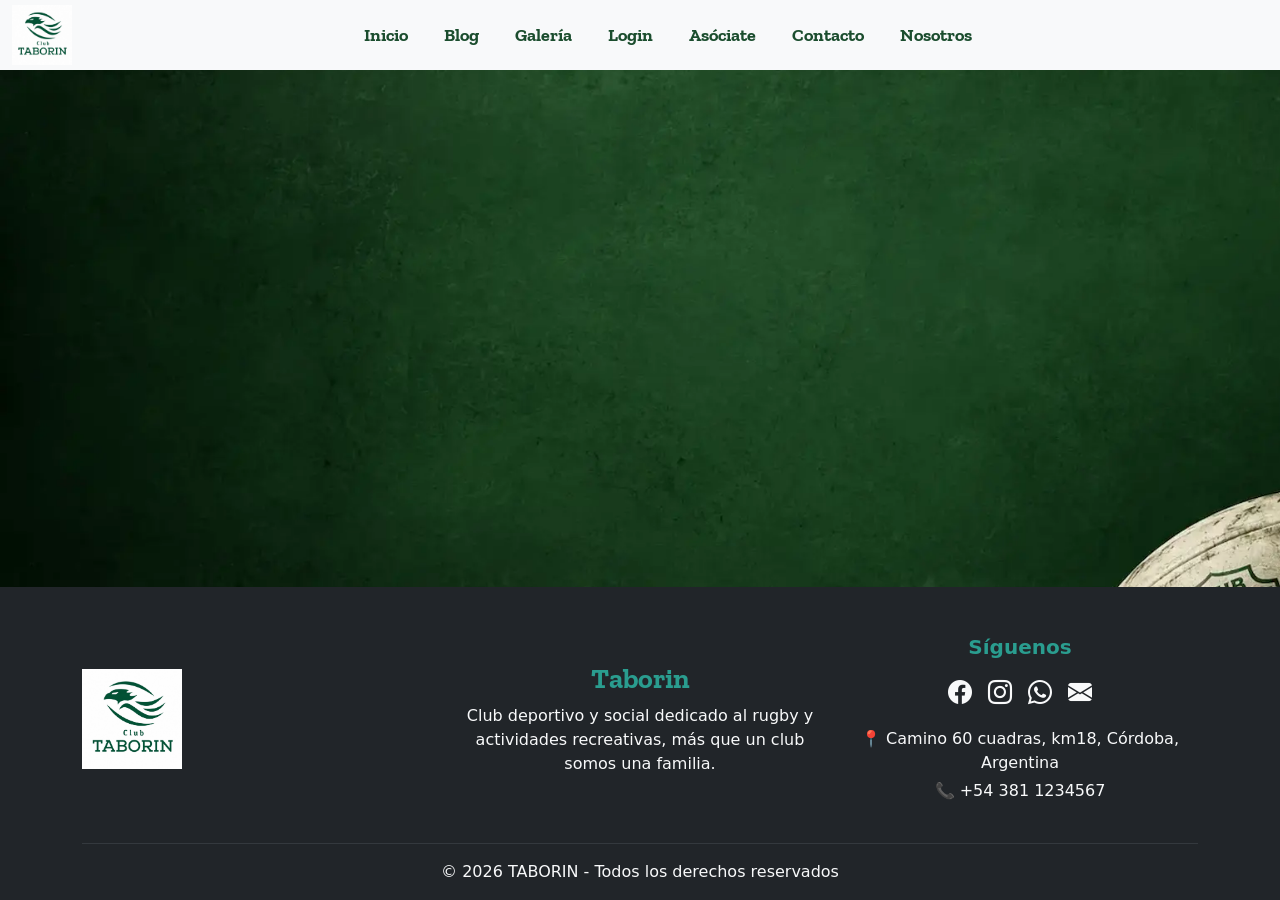
==== index.html @ bf0bbf3e "footer terminado, correccion de 3 columnas y su responsive" ====
<!doctype html>
<html lang="es">
  <head>
    <meta charset="utf-8" />
    <meta name="viewport" content="width=device-width, initial-scale=1" />
    <link rel="shortcut icon" href="./assets/logo.jpeg" type="image/x-jpeg" />
    <title>Club Taborin</title>
    <link rel="preconnect" href="https://fonts.googleapis.com" />
    <link rel="preconnect" href="https://fonts.gstatic.com" crossorigin />
    <link
      href="https://fonts.googleapis.com/css2?family=Zilla+Slab:ital,wght@0,300;0,400;0,500;0,600;0,700;1,300;1,400;1,500;1,600;1,700&display=swap"
      rel="stylesheet"
    />
    <link
      href="https://cdn.jsdelivr.net/npm/bootstrap@5.3.8/dist/css/bootstrap.min.css"
      rel="stylesheet"
      integrity="sha384-sRIl4kxILFvY47J16cr9ZwB07vP4J8+LH7qKQnuqkuIAvNWLzeN8tE5YBujZqJLB"
      crossorigin="anonymous"
    />
    <link rel="stylesheet"
href="https://cdn.jsdelivr.net/npm/bootstrap-icons@1.11.3/font/bootstrap-icons.min.css">

    <link rel="stylesheet" href="./css/global.css" />
    <link rel="stylesheet" href="./css/navbar.css" />
    <link rel="stylesheet" href="./css/footer.css"/>
  </head>
  <body>
    <header>
      <nav class="navbar navbar-expand-lg bg-body-tertiary py-0">
        <div class="container-fluid">
          <a class="navbar-brand"
            ><img class="logonav" src="./assets/logo.jpeg" alt=""
          /></a>
          <button
            class="navbar-toggler"
            type="button"
            data-bs-toggle="collapse"
            data-bs-target="#navbarNav"
            aria-controls="navbarNav"
            aria-expanded="false"
            aria-label="Toggle navigation"
          >
            <span class="navbar-toggler-icon"></span>
          </button>
          <div
            class="collapse navbar-collapse justify-content-center"
            id="navbarNav"
          >
            <ul class="navbar-nav">
              <li class="nav-item">
                <a class="nav-link" aria-current="page" href="index.html"
                  >Inicio</a
                >
              </li>
              <li class="nav-item">
                <a class="nav-link" aria-current="page" href="./pages/blog.html"
                  >Blog</a
                >
              </li>
              <li class="nav-item">
                <a
                  class="nav-link"
                  aria-current="page"
                  href="./pages/galeria.html"
                  >Galería</a
                >
              </li>
              <li class="nav-item">
                <a
                  class="nav-link"
                  aria-current="page"
                  href="./pages/login.html"
                  >Login</a
                >
              </li>
              <li class="nav-item">
                <a
                  class="nav-link"
                  href="#"
                  data-bs-toggle="modal"
                  data-bs-target="#registroModal"
                  >Asóciate</a
                >
              </li>
              <li class="nav-item">
                <a class="nav-link" href="./pages/contacto.html">Contacto</a>
              </li>
              <li class="nav-item">
                <a class="nav-link" href="./pages/nosotros.html">Nosotros</a>
              </li>
            </ul>
          </div>
        </div>
      </nav>

      <div class="modal fade" id="registroModal" tabindex="-1">
        <div class="modal-dialog modal-lg modal-dialog-centered">
          <div class="modal-content">
            <!-- HEADER -->
            <div class="modal-header">
              <h5 class="modal-title">Formulario para Asociarse</h5>

              <button
                type="button"
                class="btn-close"
                data-bs-dismiss="modal"
              ></button>
            </div>

            <!-- BODY -->
            <div class="modal-body p-4">
              <form class="needs-validation">
                <!-- NOMBRE -->
                <div class="mb-3">
                  <label class="form-label">Nombre completo</label>

                  <input type="name" class="form-control" required />
                </div>

                <!-- EMAIL -->
                <div class="mb-3">
                  <label class="form-label">Email</label>

                  <input type="email" class="form-control" required />
                </div>

                <!-- PASSWORD -->
                <div class="mb-3">
                  <label class="form-label">Contraseña</label>

                  <input
                    type="password"
                    class="form-control"
                    minlength="6"
                    required
                  />
                </div>

                <!-- TELÉFONO -->
                <div class="mb-3">
                  <label class="form-label">Teléfono</label>
                  <input type="tel" class="form-control" required />
                </div>

                <!-- CHECK -->
                <div class="form-check mb-4">
                  <input class="form-check-input" type="checkbox" required />

                  <label class="form-check-label">
                    Estoy de acuerdo con recibir notificaciones por correo
                  </label>
                </div>

                <!-- BOTONES -->
                <div class="d-flex gap-2">
                  <button
                    class="btn btn-success"
                    type="submit"
                    data-bs-dismiss="modal"
                  >
                    Registrarse
                  </button>

                  <button
                    class="btn btn-secondary"
                    type="button"
                    data-bs-dismiss="modal"
                  >
                    Cancelar
                  </button>
                </div>
              </form>
            </div>
          </div>
        </div>
      </div>
    </header>


    <main>
      <!--contenido -->
    </main>



   <footer class="bg-dark text-light pt-5 pb-3">
  <div class="container">

    <div class="row align-items-center text-center text-md-start">

      <!-- PRIMER COLUMNA - LOGO -->
      <div class="col-12 col-md-4 mb-4 d-flex justify-content-center justify-content-md-start">
        <img class="logofoot img-fluid" 
             src="./assets/logo.jpeg" 
             alt="Logo Club Taborin">
      </div>

      <!-- SEGUNDA COLUMNA - TEXTO -->
      <div class="col-12 col-md-4 mb-4 text-md-center">

        <h3 class="fw-bold">Taborin</h3>

        <p class="mb-0">
          Club deportivo y social dedicado al rugby y actividades recreativas,
          más que un club somos una familia.
        </p>

      </div>

      <!-- TERCERA COLUMNA - REDES -->
      <div class="col-12 col-md-4 mb-4 text-center text-md-center">

        <h5 class="fw-bold">Síguenos</h5>

        <div class="d-flex justify-content-center justify-content-md-center gap-3 mt-3">

          <a href="https://www.facebook.com/people/Club-Taborin-Oficial/100063614259091/"
             target="_blank"
             class="text-light fs-4"
             aria-label="Facebook">

            <i class="bi bi-facebook"></i>
          </a>

          <a href="https://www.instagram.com/clubtaborinoficial/"
             target="_blank"
             class="text-light fs-4"
             aria-label="Instagram">

            <i class="bi bi-instagram"></i>
          </a>

          <a href="./pages/error.html"
             class="text-light fs-4"
             aria-label="WhatsApp">

            <i class="bi bi-whatsapp"></i>
          </a>

          <a href="mailto:clubtaborin@gmail.com"
             class="text-light fs-4"
             aria-label="Email">

            <i class="bi bi-envelope-fill"></i>
          </a>

        </div>

        <div class="mt-3">
          <p class="mb-1">
            📍 Camino 60 cuadras, km18, Córdoba, Argentina
          </p>

          <p class="mb-0">
            📞 +54 381 1234567
          </p>
        </div>

      </div>

    </div>

    <hr class="border-secondary">

    <div class="text-center">
      <p class="mb-0">
        © 2026 TABORIN - Todos los derechos reservados
      </p>
    </div>

  </div>
</footer>

    <script
      src="https://cdn.jsdelivr.net/npm/bootstrap@5.3.8/dist/js/bootstrap.bundle.min.js"
      integrity="sha384-FKyoEForCGlyvwx9Hj09JcYn3nv7wiPVlz7YYwJrWVcXK/BmnVDxM+D2scQbITxI"
      crossorigin="anonymous"
    ></script>
  </body>
</html>
---- css/global.css ----
:root {
  --color-principal: #1b4d2e;
  --color-secundario: #f5f5f5;
  --color-detalles: #000000;
  --fuente-club: "Zilla Slab", serif;
}
* {
  margin: 0;
  padding: 0;
  box-sizing: border-box;
}
body {
  background-image: url(../assets/fondo-error.webp);
  background-size: cover;
}
h1,
h2,
h3 {
  font-family: var(--fuente-club);
  color: var(--color-secundario);
}
h1 {
  font-size: 3rem;
}
---- css/navbar.css ----
:root {
  --color-principal: #1b4d2e;
  --color-secundario: #f5f5f5;
  --color-detalles: #000000;
  --fuente-club: "Zilla Slab", serif;
}
* {
  margin: 0;
  padding: 0;
  box-sizing: border-box;
}
body {
  background-color: var(--color-principal);
}
h1,
h2,
h3 {
  font-family: var(--fuente-club);
  color: var(--color-secundario);
}
.nav-link {
  color: var(--color-principal);
  font-weight: bold;
  font-family: var(--fuente-club);
  font-size: 18px;
  margin-right: 20px;
}
.logonav {
  margin: 0px;
  width: 60px;
  padding: 0px;
}
.navbar {
  position: fixed;
  top: 0;
  width: 100%;
  z-index: 999;
}
---- css/footer.css ----
footer a {
    text-decoration: none;
    transition: 0.3s;
    padding: 0;
    margin: 0;
}

footer a:hover {
    color: #2a9d8f !important;
}

footer h3,
footer h5 {
    color: #2a9d8f;
}

html, body {
    height: 100%;
    margin: 0;
}

body {
    display: flex;
    flex-direction: column;
    min-height: 100vh;
}

main {
    flex: 1;
}

footer a {
    text-decoration: none;
    transition: 0.3s;
    padding: 0;
    margin: 0;
}

footer a:hover {
    color: #2a9d8f !important;
}

footer h3,
footer h5 {
    color: #2a9d8f;
}

html, body {
    height: 100%;
    margin: 0;
}

body {
    display: flex;
    flex-direction: column;
    min-height: 100vh;
}

main {
    flex: 1;
}

.logofoot{
    max-width: 100px;
  width: 50%;
  height: auto;
}
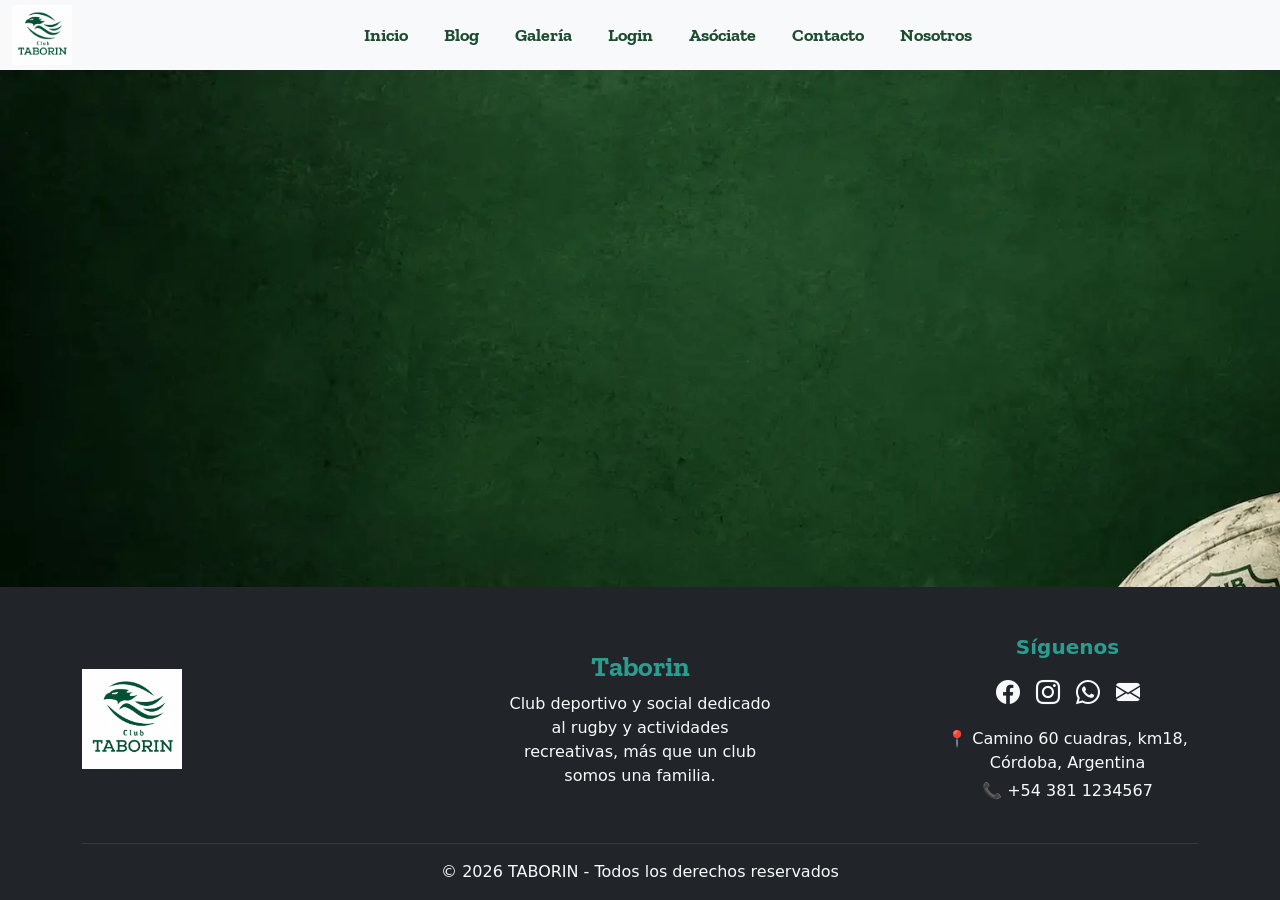
==== commit 460edb6f: "Se agrega el footer a todas las pages y se actualizan los enlaces" ====
--- a/index.html
+++ b/index.html
@@ -17,12 +17,14 @@
       integrity="sha384-sRIl4kxILFvY47J16cr9ZwB07vP4J8+LH7qKQnuqkuIAvNWLzeN8tE5YBujZqJLB"
       crossorigin="anonymous"
     />
-    <link rel="stylesheet"
-href="https://cdn.jsdelivr.net/npm/bootstrap-icons@1.11.3/font/bootstrap-icons.min.css">
+    <link
+      rel="stylesheet"
+      href="https://cdn.jsdelivr.net/npm/bootstrap-icons@1.11.3/font/bootstrap-icons.min.css"
+    />
 
     <link rel="stylesheet" href="./css/global.css" />
     <link rel="stylesheet" href="./css/navbar.css" />
-    <link rel="stylesheet" href="./css/footer.css"/>
+    <link rel="stylesheet" href="./css/footer.css" />
   </head>
   <body>
     <header>
@@ -176,100 +178,95 @@
       </div>
     </header>
 
-
     <main>
       <!--contenido -->
     </main>
 
-
-
-   <footer class="bg-dark text-light pt-5 pb-3">
-  <div class="container">
-
-    <div class="row align-items-center text-center text-md-start">
-
-      <!-- PRIMER COLUMNA - LOGO -->
-      <div class="col-12 col-md-4 mb-4 d-flex justify-content-center justify-content-md-start">
-        <img class="logofoot img-fluid" 
-             src="./assets/logo.jpeg" 
-             alt="Logo Club Taborin">
+    <footer class="bg-dark text-light pt-5 pb-3">
+      <div class="container">
+        <div
+          class="row align-items-center text-center text-md-start justify-content-md-between"
+        >
+          <!-- PRIMER COLUMNA - LOGO -->
+          <div
+            class="col-12 col-md-3 mb-4 d-flex justify-content-center justify-content-md-start"
+          >
+            <a href="#" class="logofoot">
+              <img
+                class="img-fluid"
+                src="./assets/logo.jpeg"
+                alt="Logo Club Taborin"
+              />
+            </a>
+          </div>
+
+          <!-- SEGUNDA COLUMNA - TEXTO -->
+          <div class="col-12 col-md-3 mb-4 text-md-center">
+            <h3 class="fw-bold">Taborin</h3>
+
+            <p class="mb-0">
+              Club deportivo y social dedicado al rugby y actividades
+              recreativas, más que un club somos una familia.
+            </p>
+          </div>
+
+          <!-- TERCERA COLUMNA - REDES -->
+          <div class="col-12 col-md-3 mb-4 text-center text-md-center">
+            <h5 class="fw-bold">Síguenos</h5>
+
+            <div
+              class="d-flex justify-content-center justify-content-md-center gap-3 mt-3"
+            >
+              <a
+                href="https://www.facebook.com/people/Club-Taborin-Oficial/100063614259091/"
+                target="_blank"
+                class="text-light fs-4"
+                aria-label="Facebook"
+              >
+                <i class="bi bi-facebook"></i>
+              </a>
+
+              <a
+                href="https://www.instagram.com/clubtaborinoficial/"
+                target="_blank"
+                class="text-light fs-4"
+                aria-label="Instagram"
+              >
+                <i class="bi bi-instagram"></i>
+              </a>
+
+              <a
+                href="./pages/error.html"
+                class="text-light fs-4"
+                aria-label="WhatsApp"
+              >
+                <i class="bi bi-whatsapp"></i>
+              </a>
+
+              <a
+                href="mailto:clubtaborin@gmail.com"
+                class="text-light fs-4"
+                aria-label="Email"
+              >
+                <i class="bi bi-envelope-fill"></i>
+              </a>
+            </div>
+
+            <div class="mt-3">
+              <p class="mb-1">📍 Camino 60 cuadras, km18, Córdoba, Argentina</p>
+
+              <p class="mb-0">📞 +54 381 1234567</p>
+            </div>
+          </div>
+        </div>
+
+        <hr class="border-secondary" />
+
+        <div class="text-center">
+          <p class="mb-0">© 2026 TABORIN - Todos los derechos reservados</p>
+        </div>
       </div>
-
-      <!-- SEGUNDA COLUMNA - TEXTO -->
-      <div class="col-12 col-md-4 mb-4 text-md-center">
-
-        <h3 class="fw-bold">Taborin</h3>
-
-        <p class="mb-0">
-          Club deportivo y social dedicado al rugby y actividades recreativas,
-          más que un club somos una familia.
-        </p>
-
-      </div>
-
-      <!-- TERCERA COLUMNA - REDES -->
-      <div class="col-12 col-md-4 mb-4 text-center text-md-center">
-
-        <h5 class="fw-bold">Síguenos</h5>
-
-        <div class="d-flex justify-content-center justify-content-md-center gap-3 mt-3">
-
-          <a href="https://www.facebook.com/people/Club-Taborin-Oficial/100063614259091/"
-             target="_blank"
-             class="text-light fs-4"
-             aria-label="Facebook">
-
-            <i class="bi bi-facebook"></i>
-          </a>
-
-          <a href="https://www.instagram.com/clubtaborinoficial/"
-             target="_blank"
-             class="text-light fs-4"
-             aria-label="Instagram">
-
-            <i class="bi bi-instagram"></i>
-          </a>
-
-          <a href="./pages/error.html"
-             class="text-light fs-4"
-             aria-label="WhatsApp">
-
-            <i class="bi bi-whatsapp"></i>
-          </a>
-
-          <a href="mailto:clubtaborin@gmail.com"
-             class="text-light fs-4"
-             aria-label="Email">
-
-            <i class="bi bi-envelope-fill"></i>
-          </a>
-
-        </div>
-
-        <div class="mt-3">
-          <p class="mb-1">
-            📍 Camino 60 cuadras, km18, Córdoba, Argentina
-          </p>
-
-          <p class="mb-0">
-            📞 +54 381 1234567
-          </p>
-        </div>
-
-      </div>
-
-    </div>
-
-    <hr class="border-secondary">
-
-    <div class="text-center">
-      <p class="mb-0">
-        © 2026 TABORIN - Todos los derechos reservados
-      </p>
-    </div>
-
-  </div>
-</footer>
+    </footer>
 
     <script
       src="https://cdn.jsdelivr.net/npm/bootstrap@5.3.8/dist/js/bootstrap.bundle.min.js"
--- a/css/footer.css
+++ b/css/footer.css
@@ -1,67 +1,59 @@
 footer a {
-    text-decoration: none;
-    transition: 0.3s;
-    padding: 0;
-    margin: 0;
+  text-decoration: none;
+  transition: 0.3s;
+  padding: 0;
+  margin: 0;
 }
 
 footer a:hover {
-    color: #2a9d8f !important;
+  color: #2a9d8f !important;
 }
 
 footer h3,
 footer h5 {
-    color: #2a9d8f;
+  color: #2a9d8f;
 }
 
-html, body {
-    height: 100%;
-    margin: 0;
+html,
+body {
+  height: 100%;
+  margin: 0;
 }
 
 body {
-    display: flex;
-    flex-direction: column;
-    min-height: 100vh;
+  display: flex;
+  flex-direction: column;
+  min-height: 100vh;
 }
 
 main {
-    flex: 1;
+  flex: 1;
 }
 
 footer a {
-    text-decoration: none;
-    transition: 0.3s;
-    padding: 0;
-    margin: 0;
+  text-decoration: none;
+  transition: 0.3s;
+  padding: 0;
+  margin: 0;
 }
 
 footer a:hover {
-    color: #2a9d8f !important;
+  color: #2a9d8f !important;
 }
 
 footer h3,
 footer h5 {
-    color: #2a9d8f;
+  color: #2a9d8f;
 }
 
-html, body {
-    height: 100%;
-    margin: 0;
+html,
+body {
+  height: 100%;
+  margin: 0;
 }
 
-body {
-    display: flex;
-    flex-direction: column;
-    min-height: 100vh;
-}
-
-main {
-    flex: 1;
-}
-
-.logofoot{
-    max-width: 100px;
+.logofoot {
+  max-width: 100px;
   width: 50%;
   height: auto;
-} +}
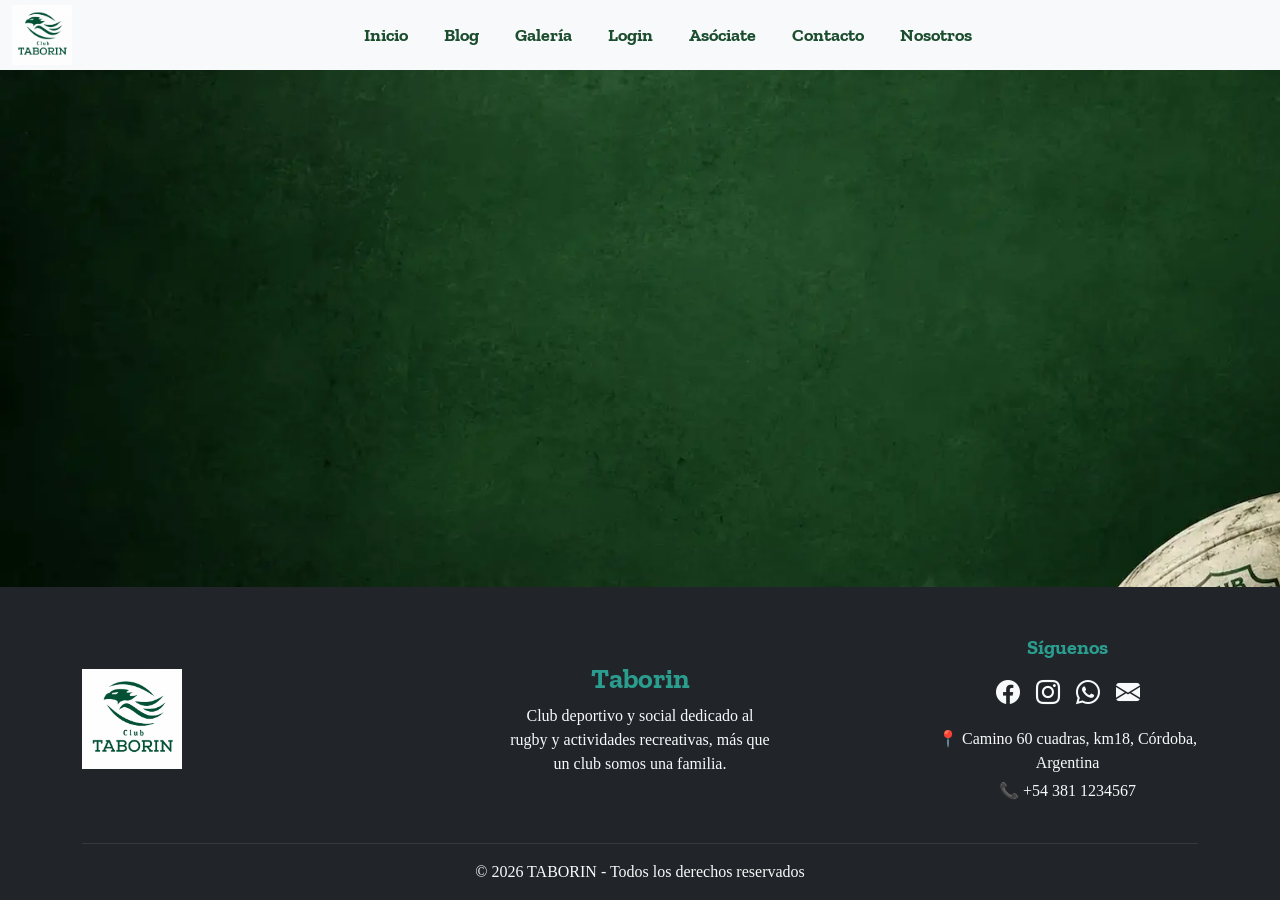
==== commit 84983686: "arreglando fuentes de la page Login y el modal Asociate" ====
--- a/index.html
+++ b/index.html
@@ -116,7 +116,7 @@
                 <div class="mb-3">
                   <label class="form-label">Nombre completo</label>
 
-                  <input type="name" class="form-control" required />
+                  <input type="text" class="form-control" required />
                 </div>
 
                 <!-- EMAIL -->
--- a/css/global.css
+++ b/css/global.css
@@ -12,6 +12,7 @@
 body {
   background-image: url(../assets/fondo-error.webp);
   background-size: cover;
+  font-family: var(--fuente-club);
 }
 h1,
 h2,
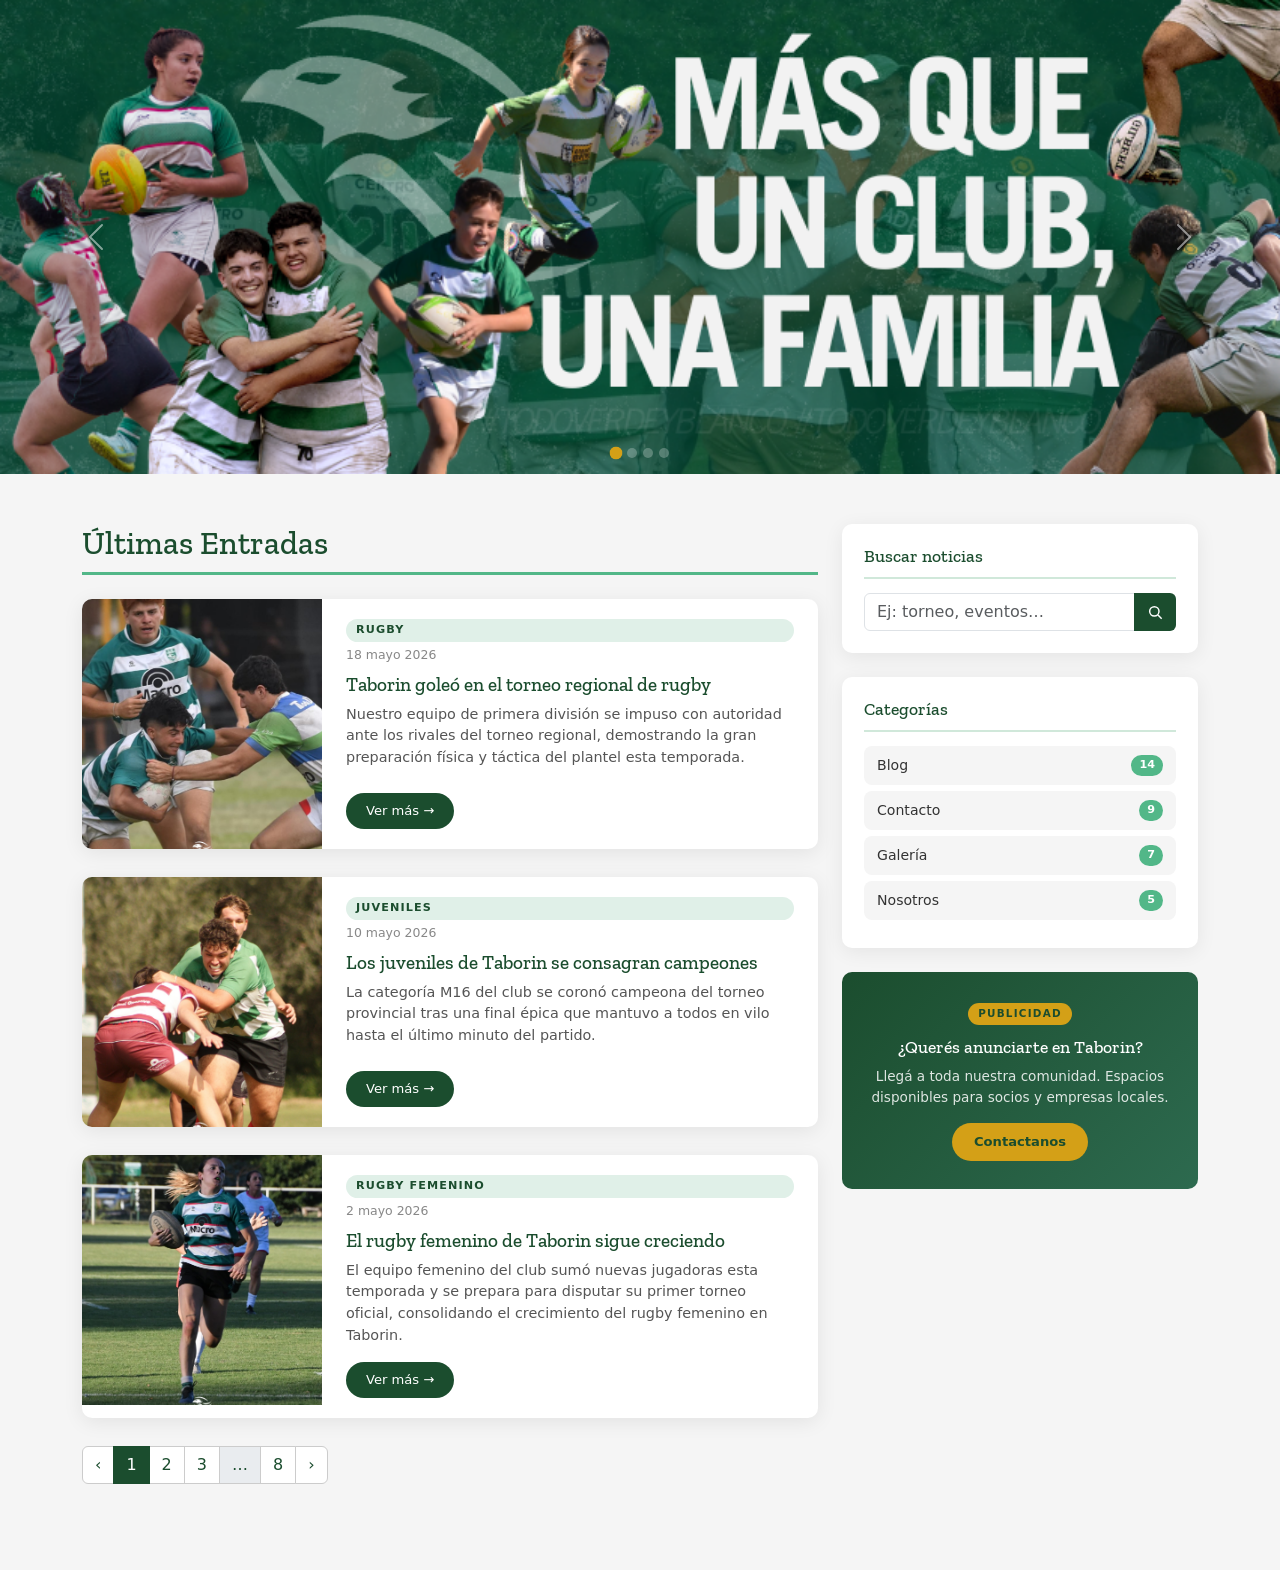
==== commit 251a730a: "agrego pagina principal, css e imagenes" ====
--- a/index.html
+++ b/index.html
@@ -17,257 +17,167 @@
       integrity="sha384-sRIl4kxILFvY47J16cr9ZwB07vP4J8+LH7qKQnuqkuIAvNWLzeN8tE5YBujZqJLB"
       crossorigin="anonymous"
     />
-    <link
-      rel="stylesheet"
-      href="https://cdn.jsdelivr.net/npm/bootstrap-icons@1.11.3/font/bootstrap-icons.min.css"
-    />
-
     <link rel="stylesheet" href="./css/global.css" />
-    <link rel="stylesheet" href="./css/navbar.css" />
-    <link rel="stylesheet" href="./css/footer.css" />
   </head>
   <body>
-    <header>
-      <nav class="navbar navbar-expand-lg bg-body-tertiary py-0">
-        <div class="container-fluid">
-          <a class="navbar-brand"
-            ><img class="logonav" src="./assets/logo.jpeg" alt=""
-          /></a>
-          <button
-            class="navbar-toggler"
-            type="button"
-            data-bs-toggle="collapse"
-            data-bs-target="#navbarNav"
-            aria-controls="navbarNav"
-            aria-expanded="false"
-            aria-label="Toggle navigation"
-          >
-            <span class="navbar-toggler-icon"></span>
-          </button>
-          <div
-            class="collapse navbar-collapse justify-content-center"
-            id="navbarNav"
-          >
-            <ul class="navbar-nav">
-              <li class="nav-item">
-                <a class="nav-link" aria-current="page" href="index.html"
-                  >Inicio</a
-                >
-              </li>
-              <li class="nav-item">
-                <a class="nav-link" aria-current="page" href="./pages/blog.html"
-                  >Blog</a
-                >
-              </li>
-              <li class="nav-item">
-                <a
-                  class="nav-link"
-                  aria-current="page"
-                  href="./pages/galeria.html"
-                  >Galería</a
-                >
-              </li>
-              <li class="nav-item">
-                <a
-                  class="nav-link"
-                  aria-current="page"
-                  href="./pages/login.html"
-                  >Login</a
-                >
-              </li>
-              <li class="nav-item">
-                <a
-                  class="nav-link"
-                  href="#"
-                  data-bs-toggle="modal"
-                  data-bs-target="#registroModal"
-                  >Asóciate</a
-                >
-              </li>
-              <li class="nav-item">
-                <a class="nav-link" href="./pages/contacto.html">Contacto</a>
-              </li>
-              <li class="nav-item">
-                <a class="nav-link" href="./pages/nosotros.html">Nosotros</a>
-              </li>
-            </ul>
-          </div>
-        </div>
-      </nav>
+    <header></header>
+    <main>   
+<!-- CAROUSEL BOOTSTRAP -->
+<div id="sliderTaborin" class="carousel slide" data-bs-ride="carousel" data-bs-interval="5500">
 
-      <div class="modal fade" id="registroModal" tabindex="-1">
-        <div class="modal-dialog modal-lg modal-dialog-centered">
-          <div class="modal-content">
-            <!-- HEADER -->
-            <div class="modal-header">
-              <h5 class="modal-title">Formulario para Asociarse</h5>
+  <div class="carousel-indicators">
+    <button type="button" data-bs-target="#sliderTaborin" data-bs-slide-to="0" class="active"></button>
+    <button type="button" data-bs-target="#sliderTaborin" data-bs-slide-to="1"></button>
+    <button type="button" data-bs-target="#sliderTaborin" data-bs-slide-to="2"></button>
+    <button type="button" data-bs-target="#sliderTaborin" data-bs-slide-to="3"></button>
+  </div>
 
-              <button
-                type="button"
-                class="btn-close"
-                data-bs-dismiss="modal"
-              ></button>
+  <div class="carousel-inner">
+
+  <div class="carousel-item active">
+    <img src="../assets/masqueunclubunafamilia.png"
+      class="d-block w-100" alt="Familia">
+  </div>
+
+  <div class="carousel-item">
+    <img src="../assets/scrum.jpg"
+      class="d-block w-100" alt="Rugby">
+  </div>
+
+  <div class="carousel-item">
+    <img src="../assets/toodoverdeyblanco.jpg"
+      class="d-block w-100" alt="Todo verde y blanco">
+  </div>
+
+  <div class="carousel-item">
+    <img src="../assets/historiaderesurreccion.jpg"
+      class="d-block w-100" alt="Historia">
+  </div>
+
+
+
+  </div>
+
+  <button class="carousel-control-prev" type="button"
+    data-bs-target="#sliderTaborin" data-bs-slide="prev">
+    <span class="carousel-control-prev-icon"></span>
+  </button>
+  <button class="carousel-control-next" type="button"
+    data-bs-target="#sliderTaborin" data-bs-slide="next">
+    <span class="carousel-control-next-icon"></span>
+  </button>
+
+</div>
+
+      <!-- CONTENIDO: 2 COLUMNAS -->
+      <div class="main-wrapper">
+        <div class="container">
+          <div class="row g-4">
+
+           <!-- COLUMNA 1: ENTRADAS -->
+<div class="col-12 col-md-8">
+  <h2 class="mb-4" style="color: var(--color-principal); font-family: var(--fuente-club); border-bottom: 3px solid #52b788; padding-bottom: 10px;">
+    Últimas Entradas
+  </h2>
+
+  <article class="post-card">
+    <img class="post-card-img"
+      src="../assets/primera.jpg"
+      alt="Rugby">
+    <div class="post-card-body">
+      <span class="post-cat">Rugby</span>
+      <div class="post-date">18 mayo 2026</div>
+      <h3>Taborin goleó en el torneo regional de rugby</h3>
+      <p>Nuestro equipo de primera división se impuso con autoridad ante los rivales del torneo regional, demostrando la gran preparación física y táctica del plantel esta temporada.</p>
+      <a href="error.html" class="btn-ver-mas">Ver más →</a>
+    </div>
+  </article>
+
+  <article class="post-card">
+    <img class="post-card-img"
+      src="../assets/m16.jpg"
+      alt="Juveniles">
+    <div class="post-card-body">
+      <span class="post-cat">Juveniles</span>
+      <div class="post-date">10 mayo 2026</div>
+      <h3>Los juveniles de Taborin se consagran campeones</h3>
+      <p>La categoría M16 del club se coronó campeona del torneo provincial tras una final épica que mantuvo a todos en vilo hasta el último minuto del partido.</p>
+      <a href="error.html" class="btn-ver-mas">Ver más →</a>
+    </div>
+  </article>
+
+  <article class="post-card">
+    <img class="post-card-img"
+      src="../assets/rugbyfemenino.jpg"
+      alt="Femenino">
+    <div class="post-card-body">
+      <span class="post-cat">Rugby Femenino</span>
+      <div class="post-date">2 mayo 2026</div>
+      <h3>El rugby femenino de Taborin sigue creciendo</h3>
+      <p>El equipo femenino del club sumó nuevas jugadoras esta temporada y se prepara para disputar su primer torneo oficial, consolidando el crecimiento del rugby femenino en Taborin.</p>
+      <a href="error.html" class="btn-ver-mas">Ver más →</a>
+    </div>
+  </article>
+
+
+
+              <nav aria-label="Paginación">
+                <ul class="pagination">
+                  <li class="page-item"><a class="page-link" href="#">‹</a></li>
+                  <li class="page-item active"><a class="page-link" href="#">1</a></li>
+                  <li class="page-item"><a class="page-link" href="#">2</a></li>
+                  <li class="page-item"><a class="page-link" href="#">3</a></li>
+                  <li class="page-item disabled"><span class="page-link">…</span></li>
+                  <li class="page-item"><a class="page-link" href="#">8</a></li>
+                  <li class="page-item"><a class="page-link" href="#">›</a></li>
+                </ul>
+              </nav>
             </div>
 
-            <!-- BODY -->
-            <div class="modal-body p-4">
-              <form class="needs-validation">
-                <!-- NOMBRE -->
-                <div class="mb-3">
-                  <label class="form-label">Nombre completo</label>
+            <!-- COLUMNA 2: SIDEBAR -->
+            <div class="col-12 col-md-4">
 
-                  <input type="text" class="form-control" required />
-                </div>
-
-                <!-- EMAIL -->
-                <div class="mb-3">
-                  <label class="form-label">Email</label>
-
-                  <input type="email" class="form-control" required />
-                </div>
-
-                <!-- PASSWORD -->
-                <div class="mb-3">
-                  <label class="form-label">Contraseña</label>
-
-                  <input
-                    type="password"
-                    class="form-control"
-                    minlength="6"
-                    required
-                  />
-                </div>
-
-                <!-- TELÉFONO -->
-                <div class="mb-3">
-                  <label class="form-label">Teléfono</label>
-                  <input type="tel" class="form-control" required />
-                </div>
-
-                <!-- CHECK -->
-                <div class="form-check mb-4">
-                  <input class="form-check-input" type="checkbox" required />
-
-                  <label class="form-check-label">
-                    Estoy de acuerdo con recibir notificaciones por correo
-                  </label>
-                </div>
-
-                <!-- BOTONES -->
-                <div class="d-flex gap-2">
-                  <button
-                    class="btn btn-success"
-                    type="submit"
-                    data-bs-dismiss="modal"
-                  >
-                    Registrarse
-                  </button>
-
-                  <button
-                    class="btn btn-secondary"
-                    type="button"
-                    data-bs-dismiss="modal"
-                  >
-                    Cancelar
+              <div class="sidebar-widget">
+                <h3 class="widget-title">Buscar noticias</h3>
+                <div class="input-group">
+                  <input type="text" class="form-control" placeholder="Ej: torneo, eventos…">
+                  <button class="btn" style="background: var(--color-principal); color:#fff;">
+                    <svg width="16" height="16" viewBox="0 0 24 24" fill="none"
+                      stroke="currentColor" stroke-width="2.2">
+                      <circle cx="11" cy="11" r="7"/>
+                      <line x1="16.5" y1="16.5" x2="22" y2="22"/>
+                    </svg>
                   </button>
                 </div>
-              </form>
+              </div>
+
+              <div class="sidebar-widget">
+                <h3 class="widget-title">Categorías</h3>
+                <ul class="category-list">
+                  <li><a href="blog.html">Blog <span class="cat-count">14</span></a></li>
+                  <li><a href="contacto.html">Contacto <span class="cat-count">9</span></a></li>
+                  <li><a href="galeria.html">Galería <span class="cat-count">7</span></a></li>
+                  <li><a href="nosotros.html">Nosotros <span class="cat-count">5</span></a></li>
+               
+                </ul>
+              </div>
+
+              <div class="ad-widget">
+                <div class="ad-badge">Publicidad</div>
+                <h4>¿Querés anunciarte en Taborin?</h4>
+                <p>Llegá a toda nuestra comunidad. Espacios disponibles para socios y empresas locales.</p>
+                <a href="#" class="btn-ad">Contactanos</a>
+              </div>
+
             </div>
           </div>
         </div>
       </div>
-    </header>
 
-    <main>
-      <!--contenido -->
+
+
     </main>
-
-    <footer class="bg-dark text-light pt-5 pb-3">
-      <div class="container">
-        <div
-          class="row align-items-center text-center text-md-start justify-content-md-between"
-        >
-          <!-- PRIMER COLUMNA - LOGO -->
-          <div
-            class="col-12 col-md-3 mb-4 d-flex justify-content-center justify-content-md-start"
-          >
-            <a href="#" class="logofoot">
-              <img
-                class="img-fluid"
-                src="./assets/logo.jpeg"
-                alt="Logo Club Taborin"
-              />
-            </a>
-          </div>
-
-          <!-- SEGUNDA COLUMNA - TEXTO -->
-          <div class="col-12 col-md-3 mb-4 text-md-center">
-            <h3 class="fw-bold">Taborin</h3>
-
-            <p class="mb-0">
-              Club deportivo y social dedicado al rugby y actividades
-              recreativas, más que un club somos una familia.
-            </p>
-          </div>
-
-          <!-- TERCERA COLUMNA - REDES -->
-          <div class="col-12 col-md-3 mb-4 text-center text-md-center">
-            <h5 class="fw-bold">Síguenos</h5>
-
-            <div
-              class="d-flex justify-content-center justify-content-md-center gap-3 mt-3"
-            >
-              <a
-                href="https://www.facebook.com/people/Club-Taborin-Oficial/100063614259091/"
-                target="_blank"
-                class="text-light fs-4"
-                aria-label="Facebook"
-              >
-                <i class="bi bi-facebook"></i>
-              </a>
-
-              <a
-                href="https://www.instagram.com/clubtaborinoficial/"
-                target="_blank"
-                class="text-light fs-4"
-                aria-label="Instagram"
-              >
-                <i class="bi bi-instagram"></i>
-              </a>
-
-              <a
-                href="./pages/error.html"
-                class="text-light fs-4"
-                aria-label="WhatsApp"
-              >
-                <i class="bi bi-whatsapp"></i>
-              </a>
-
-              <a
-                href="mailto:clubtaborin@gmail.com"
-                class="text-light fs-4"
-                aria-label="Email"
-              >
-                <i class="bi bi-envelope-fill"></i>
-              </a>
-            </div>
-
-            <div class="mt-3">
-              <p class="mb-1">📍 Camino 60 cuadras, km18, Córdoba, Argentina</p>
-
-              <p class="mb-0">📞 +54 381 1234567</p>
-            </div>
-          </div>
-        </div>
-
-        <hr class="border-secondary" />
-
-        <div class="text-center">
-          <p class="mb-0">© 2026 TABORIN - Todos los derechos reservados</p>
-        </div>
-      </div>
-    </footer>
-
+    <footer></footer>
     <script
       src="https://cdn.jsdelivr.net/npm/bootstrap@5.3.8/dist/js/bootstrap.bundle.min.js"
       integrity="sha384-FKyoEForCGlyvwx9Hj09JcYn3nv7wiPVlz7YYwJrWVcXK/BmnVDxM+D2scQbITxI"
--- a/css/global.css
+++ b/css/global.css
@@ -10,9 +10,7 @@
   box-sizing: border-box;
 }
 body {
-  background-image: url(../assets/fondo-error.webp);
-  background-size: cover;
-  font-family: var(--fuente-club);
+  background-color: var(--color-principal);
 }
 h1,
 h2,
@@ -20,6 +18,252 @@
   font-family: var(--fuente-club);
   color: var(--color-secundario);
 }
-h1 {
-  font-size: 3rem;
-}
+
+
+/* CAROUSEL */
+.carousel-inner {
+  width: 100%;
+}
+
+.carousel-item img {
+  width: 100% !important;
+  height: auto !important;
+  display: block !important;
+}
+
+.carousel-indicators [data-bs-target] {
+  width: 10px;
+  height: 10px;
+  border-radius: 50%;
+  background-color: rgba(255,255,255,0.5);
+  border: none;
+}
+
+.carousel-indicators .active {
+  background-color: #d4a017 !important;
+  transform: scale(1.3);
+}
+
+/* MAIN */
+.main-wrapper {
+  background-color: var(--color-secundario);
+  padding: 50px 0 70px;
+}
+
+/* POST CARD */
+.post-card {
+  background: #fff !important;
+  border-radius: 10px;
+  overflow: hidden;
+  box-shadow: 0 4px 20px rgba(0,0,0,0.08);
+  margin-bottom: 28px;
+  display: flex !important;
+  transition: transform 0.3s, box-shadow 0.3s;
+}
+
+.post-card:hover {
+  transform: translateY(-4px);
+  box-shadow: 0 10px 30px rgba(0,0,0,0.13);
+}
+
+.post-card-img {
+  width: 240px !important;
+  min-height: 200px !important;
+  max-height: 250px !important;
+  object-fit: cover !important;
+  flex-shrink: 0 !important;
+  display: block !important;
+}
+
+.post-card-body {
+  padding: 20px 24px !important;
+  display: flex !important;
+  flex-direction: column !important;
+}
+
+.post-card-body h3 {
+  font-family: var(--fuente-club);
+  font-size: 1.2rem !important;
+  color: var(--color-principal) !important;
+  margin-bottom: 8px;
+}
+
+.post-card-body p {
+  font-size: 0.9rem;
+  color: #555 !important;
+  flex: 1;
+  margin-bottom: 16px;
+}
+
+.post-cat {
+  display: inline-block;
+  background: #e0f0e8;
+  color: var(--color-principal);
+  font-size: 0.7rem;
+  font-weight: 700;
+  letter-spacing: 0.1em;
+  text-transform: uppercase;
+  padding: 3px 10px;
+  border-radius: 20px;
+  margin-bottom: 4px;
+}
+
+.post-date {
+  font-size: 0.78rem;
+  color: #888;
+  margin-bottom: 8px;
+}
+
+.btn-ver-mas {
+  align-self: flex-start;
+  background-color: var(--color-principal) !important;
+  color: #fff !important;
+  border: none;
+  border-radius: 25px;
+  padding: 8px 20px;
+  font-size: 0.82rem;
+  text-decoration: none;
+  transition: background 0.2s;
+}
+
+.btn-ver-mas:hover {
+  background-color: #2d6a4f !important;
+  color: #fff !important;
+}
+
+/* PAGINACIÓN */
+.pagination .page-link {
+  color: var(--color-principal) !important;
+  border-color: #ccc;
+}
+
+.pagination .page-item.active .page-link {
+  background-color: var(--color-principal) !important;
+  border-color: var(--color-principal) !important;
+  color: #fff !important;
+}
+
+/* SIDEBAR */
+.sidebar-widget {
+  background: #fff !important;
+  border-radius: 10px;
+  padding: 22px;
+  margin-bottom: 24px;
+  box-shadow: 0 4px 20px rgba(0,0,0,0.07);
+}
+
+.widget-title {
+  font-family: var(--fuente-club);
+  font-size: 1.1rem;
+  color: var(--color-principal) !important;
+  border-bottom: 2px solid #d0e8da;
+  padding-bottom: 10px;
+  margin-bottom: 14px;
+}
+
+.category-list {
+  list-style: none;
+  padding: 0;
+  margin: 0;
+}
+
+.category-list li a {
+  display: flex !important;
+  justify-content: space-between;
+  align-items: center;
+  padding: 8px 12px;
+  background: #f5f5f5;
+  border-radius: 8px;
+  text-decoration: none;
+  color: #333 !important;
+  font-size: 0.88rem;
+  margin-bottom: 6px;
+  border: 1px solid transparent;
+  transition: background 0.2s, border-color 0.2s;
+}
+
+.category-list li a:hover {
+  background: #e0f0e8;
+  border-color: #52b788;
+  color: var(--color-principal) !important;
+}
+
+.cat-count {
+  background: #52b788;
+  color: #fff;
+  font-size: 0.7rem;
+  font-weight: 700;
+  padding: 2px 8px;
+  border-radius: 12px;
+}
+
+/* PUBLICIDAD */
+.ad-widget {
+  background: linear-gradient(135deg, var(--color-principal), #2d6a4f) !important;
+  border-radius: 10px;
+  padding: 28px 20px;
+  text-align: center;
+  color: #fff;
+}
+
+.ad-badge {
+  display: inline-block;
+  background: #d4a017;
+  color: var(--color-principal);
+  font-size: 0.65rem;
+  font-weight: 700;
+  letter-spacing: 0.12em;
+  text-transform: uppercase;
+  padding: 3px 10px;
+  border-radius: 20px;
+  margin-bottom: 12px;
+}
+
+.ad-widget h4 {
+  font-family: var(--fuente-club);
+  font-size: 1.1rem;
+  color: #fff !important;
+  margin-bottom: 8px;
+}
+
+.ad-widget p {
+  font-size: 0.85rem;
+  opacity: 0.85;
+  margin-bottom: 16px;
+  color: #fff !important;
+}
+
+.btn-ad {
+  display: inline-block;
+  background: #d4a017;
+  color: var(--color-principal) !important;
+  font-weight: 700;
+  font-size: 0.82rem;
+  padding: 9px 22px;
+  border-radius: 25px;
+  text-decoration: none;
+  transition: background 0.2s;
+}
+
+.btn-ad:hover {
+  background: #e6b520;
+}
+
+/* RESPONSIVE MÓVIL */
+@media (max-width: 768px) {
+  .post-card {
+    flex-direction: column !important;
+  }
+
+  .post-card-img {
+    width: 100% !important;
+    max-height: 200px !important;
+  }
+
+  .ad-widget {
+    display: none !important;
+  }
+}
+
+
+
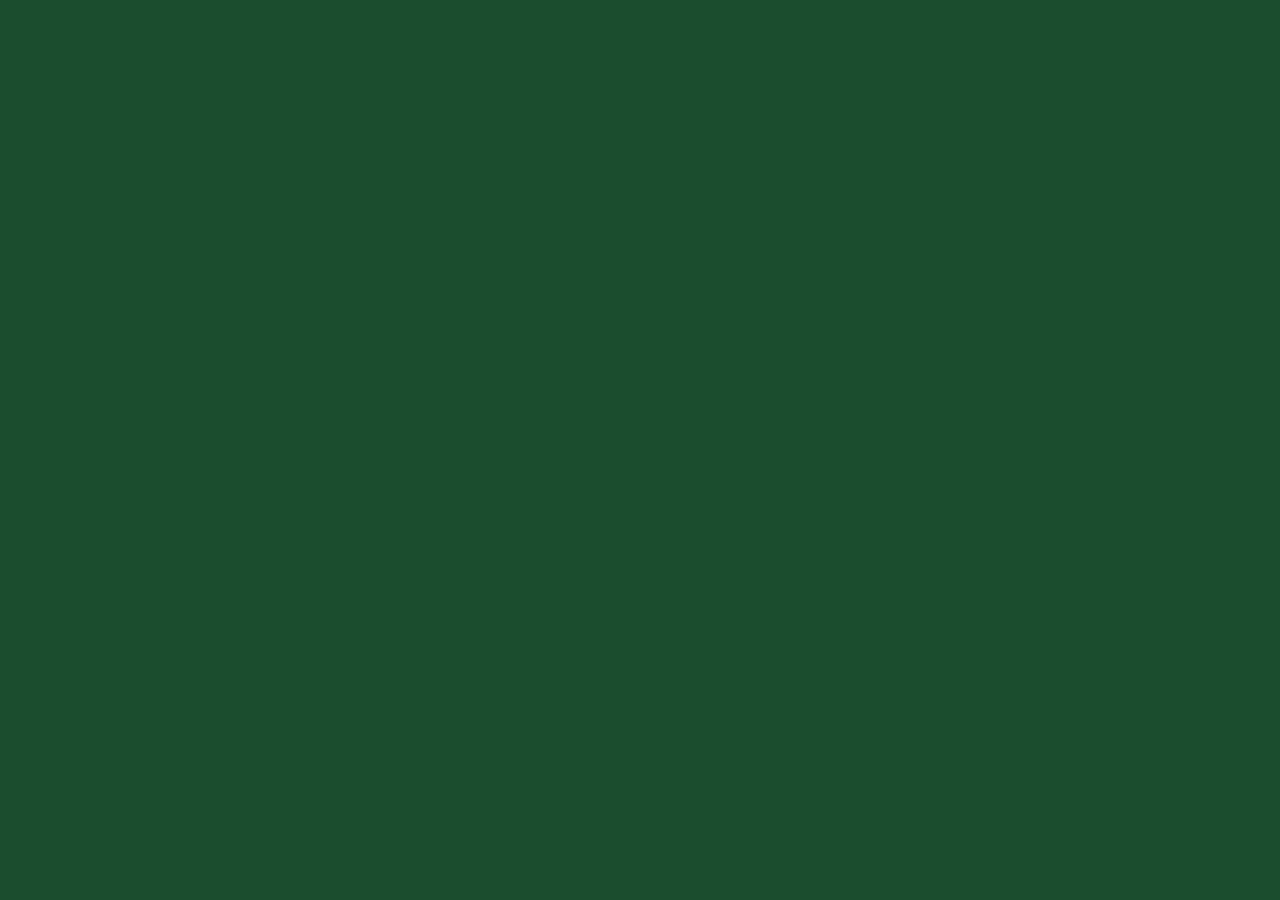
==== commit 5745fd02: "primer commit" ====
--- a/index.html
+++ b/index.html
@@ -21,162 +21,7 @@
   </head>
   <body>
     <header></header>
-    <main>   
-<!-- CAROUSEL BOOTSTRAP -->
-<div id="sliderTaborin" class="carousel slide" data-bs-ride="carousel" data-bs-interval="5500">
-
-  <div class="carousel-indicators">
-    <button type="button" data-bs-target="#sliderTaborin" data-bs-slide-to="0" class="active"></button>
-    <button type="button" data-bs-target="#sliderTaborin" data-bs-slide-to="1"></button>
-    <button type="button" data-bs-target="#sliderTaborin" data-bs-slide-to="2"></button>
-    <button type="button" data-bs-target="#sliderTaborin" data-bs-slide-to="3"></button>
-  </div>
-
-  <div class="carousel-inner">
-
-  <div class="carousel-item active">
-    <img src="../assets/masqueunclubunafamilia.png"
-      class="d-block w-100" alt="Familia">
-  </div>
-
-  <div class="carousel-item">
-    <img src="../assets/scrum.jpg"
-      class="d-block w-100" alt="Rugby">
-  </div>
-
-  <div class="carousel-item">
-    <img src="../assets/toodoverdeyblanco.jpg"
-      class="d-block w-100" alt="Todo verde y blanco">
-  </div>
-
-  <div class="carousel-item">
-    <img src="../assets/historiaderesurreccion.jpg"
-      class="d-block w-100" alt="Historia">
-  </div>
-
-
-
-  </div>
-
-  <button class="carousel-control-prev" type="button"
-    data-bs-target="#sliderTaborin" data-bs-slide="prev">
-    <span class="carousel-control-prev-icon"></span>
-  </button>
-  <button class="carousel-control-next" type="button"
-    data-bs-target="#sliderTaborin" data-bs-slide="next">
-    <span class="carousel-control-next-icon"></span>
-  </button>
-
-</div>
-
-      <!-- CONTENIDO: 2 COLUMNAS -->
-      <div class="main-wrapper">
-        <div class="container">
-          <div class="row g-4">
-
-           <!-- COLUMNA 1: ENTRADAS -->
-<div class="col-12 col-md-8">
-  <h2 class="mb-4" style="color: var(--color-principal); font-family: var(--fuente-club); border-bottom: 3px solid #52b788; padding-bottom: 10px;">
-    Últimas Entradas
-  </h2>
-
-  <article class="post-card">
-    <img class="post-card-img"
-      src="../assets/primera.jpg"
-      alt="Rugby">
-    <div class="post-card-body">
-      <span class="post-cat">Rugby</span>
-      <div class="post-date">18 mayo 2026</div>
-      <h3>Taborin goleó en el torneo regional de rugby</h3>
-      <p>Nuestro equipo de primera división se impuso con autoridad ante los rivales del torneo regional, demostrando la gran preparación física y táctica del plantel esta temporada.</p>
-      <a href="error.html" class="btn-ver-mas">Ver más →</a>
-    </div>
-  </article>
-
-  <article class="post-card">
-    <img class="post-card-img"
-      src="../assets/m16.jpg"
-      alt="Juveniles">
-    <div class="post-card-body">
-      <span class="post-cat">Juveniles</span>
-      <div class="post-date">10 mayo 2026</div>
-      <h3>Los juveniles de Taborin se consagran campeones</h3>
-      <p>La categoría M16 del club se coronó campeona del torneo provincial tras una final épica que mantuvo a todos en vilo hasta el último minuto del partido.</p>
-      <a href="error.html" class="btn-ver-mas">Ver más →</a>
-    </div>
-  </article>
-
-  <article class="post-card">
-    <img class="post-card-img"
-      src="../assets/rugbyfemenino.jpg"
-      alt="Femenino">
-    <div class="post-card-body">
-      <span class="post-cat">Rugby Femenino</span>
-      <div class="post-date">2 mayo 2026</div>
-      <h3>El rugby femenino de Taborin sigue creciendo</h3>
-      <p>El equipo femenino del club sumó nuevas jugadoras esta temporada y se prepara para disputar su primer torneo oficial, consolidando el crecimiento del rugby femenino en Taborin.</p>
-      <a href="error.html" class="btn-ver-mas">Ver más →</a>
-    </div>
-  </article>
-
-
-
-              <nav aria-label="Paginación">
-                <ul class="pagination">
-                  <li class="page-item"><a class="page-link" href="#">‹</a></li>
-                  <li class="page-item active"><a class="page-link" href="#">1</a></li>
-                  <li class="page-item"><a class="page-link" href="#">2</a></li>
-                  <li class="page-item"><a class="page-link" href="#">3</a></li>
-                  <li class="page-item disabled"><span class="page-link">…</span></li>
-                  <li class="page-item"><a class="page-link" href="#">8</a></li>
-                  <li class="page-item"><a class="page-link" href="#">›</a></li>
-                </ul>
-              </nav>
-            </div>
-
-            <!-- COLUMNA 2: SIDEBAR -->
-            <div class="col-12 col-md-4">
-
-              <div class="sidebar-widget">
-                <h3 class="widget-title">Buscar noticias</h3>
-                <div class="input-group">
-                  <input type="text" class="form-control" placeholder="Ej: torneo, eventos…">
-                  <button class="btn" style="background: var(--color-principal); color:#fff;">
-                    <svg width="16" height="16" viewBox="0 0 24 24" fill="none"
-                      stroke="currentColor" stroke-width="2.2">
-                      <circle cx="11" cy="11" r="7"/>
-                      <line x1="16.5" y1="16.5" x2="22" y2="22"/>
-                    </svg>
-                  </button>
-                </div>
-              </div>
-
-              <div class="sidebar-widget">
-                <h3 class="widget-title">Categorías</h3>
-                <ul class="category-list">
-                  <li><a href="blog.html">Blog <span class="cat-count">14</span></a></li>
-                  <li><a href="contacto.html">Contacto <span class="cat-count">9</span></a></li>
-                  <li><a href="galeria.html">Galería <span class="cat-count">7</span></a></li>
-                  <li><a href="nosotros.html">Nosotros <span class="cat-count">5</span></a></li>
-               
-                </ul>
-              </div>
-
-              <div class="ad-widget">
-                <div class="ad-badge">Publicidad</div>
-                <h4>¿Querés anunciarte en Taborin?</h4>
-                <p>Llegá a toda nuestra comunidad. Espacios disponibles para socios y empresas locales.</p>
-                <a href="#" class="btn-ad">Contactanos</a>
-              </div>
-
-            </div>
-          </div>
-        </div>
-      </div>
-
-
-
-    </main>
+    <main></main>
     <footer></footer>
     <script
       src="https://cdn.jsdelivr.net/npm/bootstrap@5.3.8/dist/js/bootstrap.bundle.min.js"
--- a/css/global.css
+++ b/css/global.css
@@ -18,252 +18,3 @@
   font-family: var(--fuente-club);
   color: var(--color-secundario);
 }
-
-
-/* CAROUSEL */
-.carousel-inner {
-  width: 100%;
-}
-
-.carousel-item img {
-  width: 100% !important;
-  height: auto !important;
-  display: block !important;
-}
-
-.carousel-indicators [data-bs-target] {
-  width: 10px;
-  height: 10px;
-  border-radius: 50%;
-  background-color: rgba(255,255,255,0.5);
-  border: none;
-}
-
-.carousel-indicators .active {
-  background-color: #d4a017 !important;
-  transform: scale(1.3);
-}
-
-/* MAIN */
-.main-wrapper {
-  background-color: var(--color-secundario);
-  padding: 50px 0 70px;
-}
-
-/* POST CARD */
-.post-card {
-  background: #fff !important;
-  border-radius: 10px;
-  overflow: hidden;
-  box-shadow: 0 4px 20px rgba(0,0,0,0.08);
-  margin-bottom: 28px;
-  display: flex !important;
-  transition: transform 0.3s, box-shadow 0.3s;
-}
-
-.post-card:hover {
-  transform: translateY(-4px);
-  box-shadow: 0 10px 30px rgba(0,0,0,0.13);
-}
-
-.post-card-img {
-  width: 240px !important;
-  min-height: 200px !important;
-  max-height: 250px !important;
-  object-fit: cover !important;
-  flex-shrink: 0 !important;
-  display: block !important;
-}
-
-.post-card-body {
-  padding: 20px 24px !important;
-  display: flex !important;
-  flex-direction: column !important;
-}
-
-.post-card-body h3 {
-  font-family: var(--fuente-club);
-  font-size: 1.2rem !important;
-  color: var(--color-principal) !important;
-  margin-bottom: 8px;
-}
-
-.post-card-body p {
-  font-size: 0.9rem;
-  color: #555 !important;
-  flex: 1;
-  margin-bottom: 16px;
-}
-
-.post-cat {
-  display: inline-block;
-  background: #e0f0e8;
-  color: var(--color-principal);
-  font-size: 0.7rem;
-  font-weight: 700;
-  letter-spacing: 0.1em;
-  text-transform: uppercase;
-  padding: 3px 10px;
-  border-radius: 20px;
-  margin-bottom: 4px;
-}
-
-.post-date {
-  font-size: 0.78rem;
-  color: #888;
-  margin-bottom: 8px;
-}
-
-.btn-ver-mas {
-  align-self: flex-start;
-  background-color: var(--color-principal) !important;
-  color: #fff !important;
-  border: none;
-  border-radius: 25px;
-  padding: 8px 20px;
-  font-size: 0.82rem;
-  text-decoration: none;
-  transition: background 0.2s;
-}
-
-.btn-ver-mas:hover {
-  background-color: #2d6a4f !important;
-  color: #fff !important;
-}
-
-/* PAGINACIÓN */
-.pagination .page-link {
-  color: var(--color-principal) !important;
-  border-color: #ccc;
-}
-
-.pagination .page-item.active .page-link {
-  background-color: var(--color-principal) !important;
-  border-color: var(--color-principal) !important;
-  color: #fff !important;
-}
-
-/* SIDEBAR */
-.sidebar-widget {
-  background: #fff !important;
-  border-radius: 10px;
-  padding: 22px;
-  margin-bottom: 24px;
-  box-shadow: 0 4px 20px rgba(0,0,0,0.07);
-}
-
-.widget-title {
-  font-family: var(--fuente-club);
-  font-size: 1.1rem;
-  color: var(--color-principal) !important;
-  border-bottom: 2px solid #d0e8da;
-  padding-bottom: 10px;
-  margin-bottom: 14px;
-}
-
-.category-list {
-  list-style: none;
-  padding: 0;
-  margin: 0;
-}
-
-.category-list li a {
-  display: flex !important;
-  justify-content: space-between;
-  align-items: center;
-  padding: 8px 12px;
-  background: #f5f5f5;
-  border-radius: 8px;
-  text-decoration: none;
-  color: #333 !important;
-  font-size: 0.88rem;
-  margin-bottom: 6px;
-  border: 1px solid transparent;
-  transition: background 0.2s, border-color 0.2s;
-}
-
-.category-list li a:hover {
-  background: #e0f0e8;
-  border-color: #52b788;
-  color: var(--color-principal) !important;
-}
-
-.cat-count {
-  background: #52b788;
-  color: #fff;
-  font-size: 0.7rem;
-  font-weight: 700;
-  padding: 2px 8px;
-  border-radius: 12px;
-}
-
-/* PUBLICIDAD */
-.ad-widget {
-  background: linear-gradient(135deg, var(--color-principal), #2d6a4f) !important;
-  border-radius: 10px;
-  padding: 28px 20px;
-  text-align: center;
-  color: #fff;
-}
-
-.ad-badge {
-  display: inline-block;
-  background: #d4a017;
-  color: var(--color-principal);
-  font-size: 0.65rem;
-  font-weight: 700;
-  letter-spacing: 0.12em;
-  text-transform: uppercase;
-  padding: 3px 10px;
-  border-radius: 20px;
-  margin-bottom: 12px;
-}
-
-.ad-widget h4 {
-  font-family: var(--fuente-club);
-  font-size: 1.1rem;
-  color: #fff !important;
-  margin-bottom: 8px;
-}
-
-.ad-widget p {
-  font-size: 0.85rem;
-  opacity: 0.85;
-  margin-bottom: 16px;
-  color: #fff !important;
-}
-
-.btn-ad {
-  display: inline-block;
-  background: #d4a017;
-  color: var(--color-principal) !important;
-  font-weight: 700;
-  font-size: 0.82rem;
-  padding: 9px 22px;
-  border-radius: 25px;
-  text-decoration: none;
-  transition: background 0.2s;
-}
-
-.btn-ad:hover {
-  background: #e6b520;
-}
-
-/* RESPONSIVE MÓVIL */
-@media (max-width: 768px) {
-  .post-card {
-    flex-direction: column !important;
-  }
-
-  .post-card-img {
-    width: 100% !important;
-    max-height: 200px !important;
-  }
-
-  .ad-widget {
-    display: none !important;
-  }
-}
-
-
-
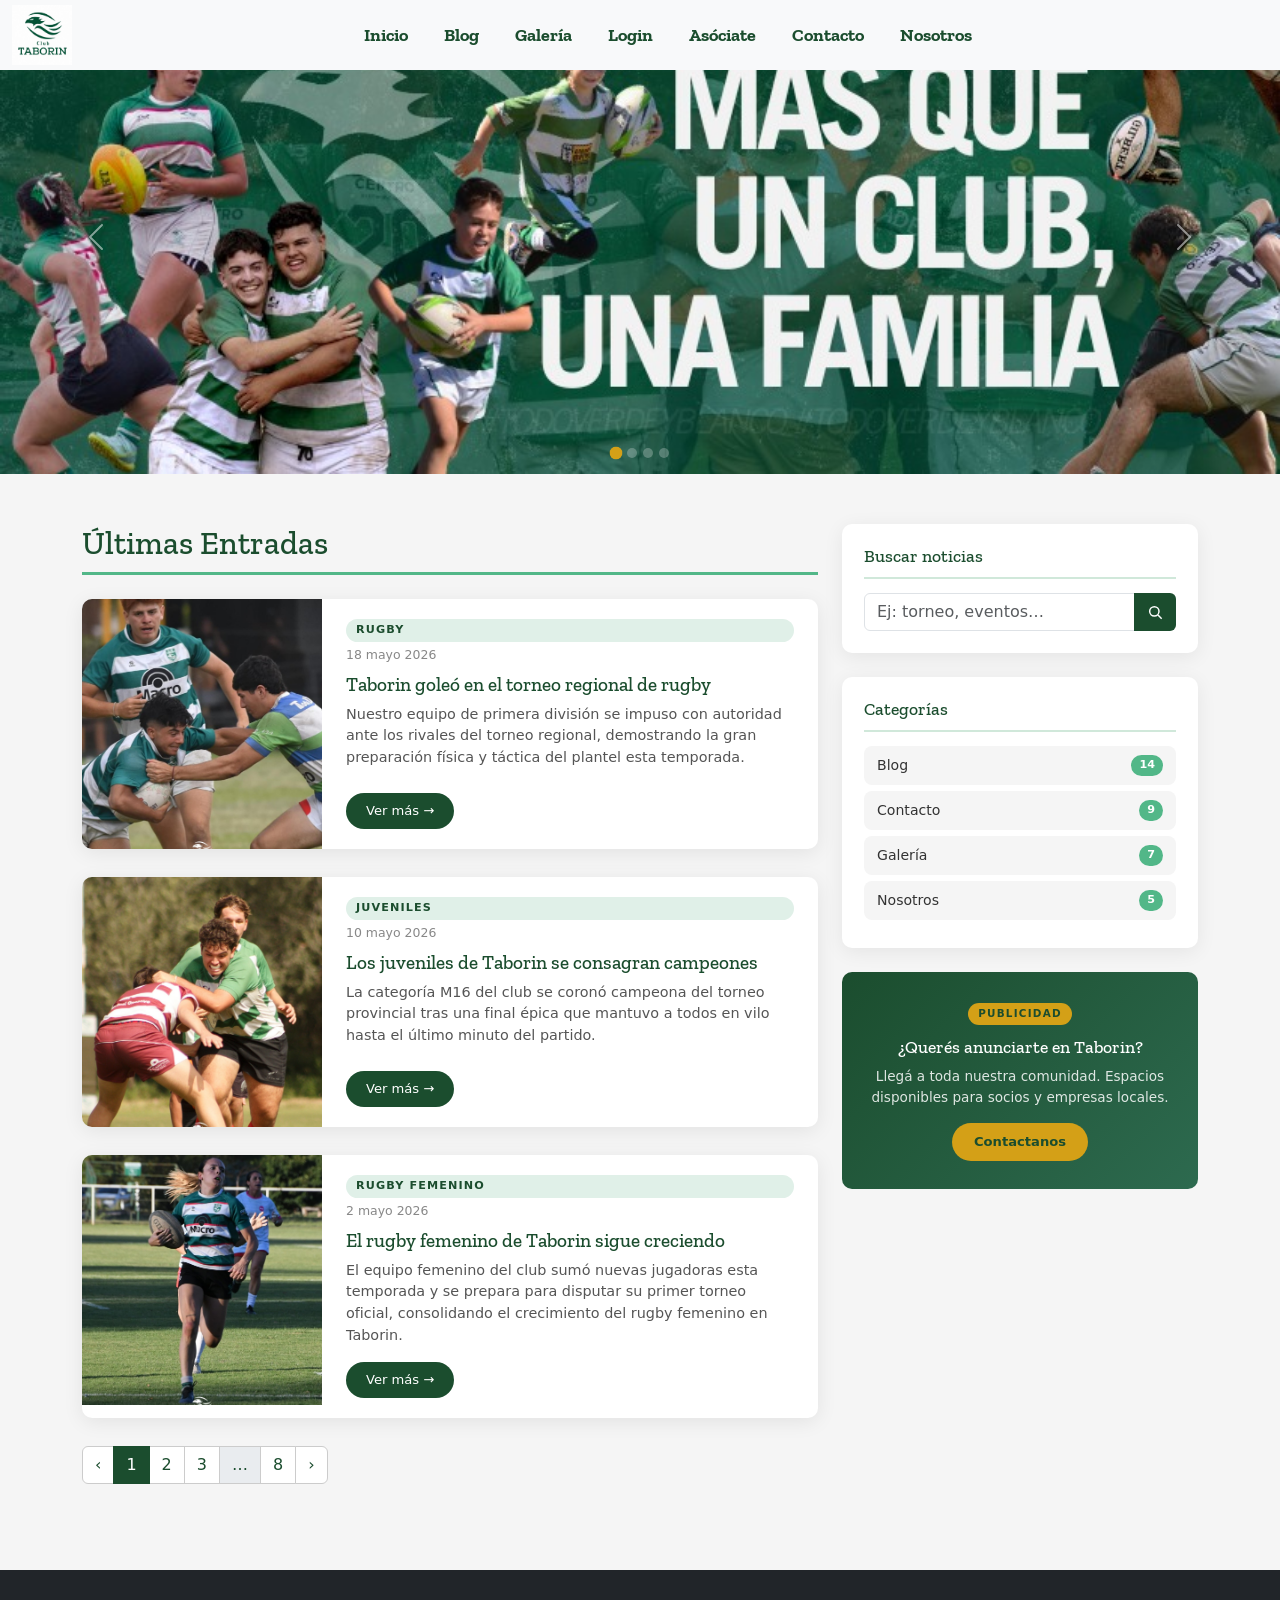
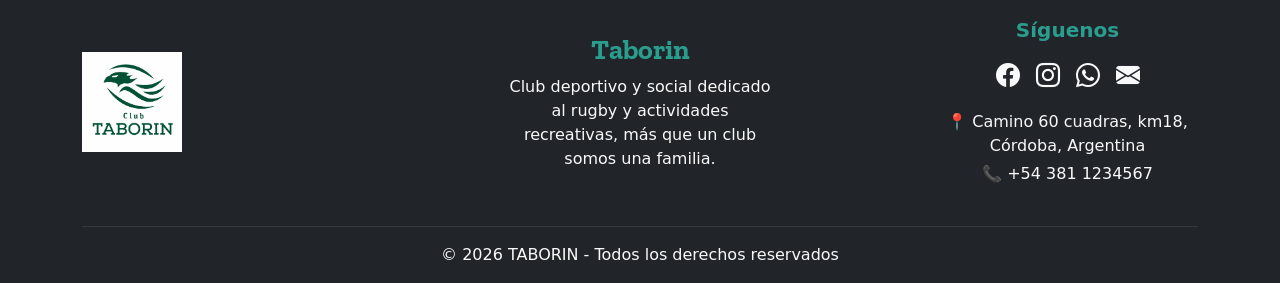
==== commit fb60f758: "se crea pagina principal con stylos y responsive" ====
--- a/index.html
+++ b/index.html
@@ -17,12 +17,410 @@
       integrity="sha384-sRIl4kxILFvY47J16cr9ZwB07vP4J8+LH7qKQnuqkuIAvNWLzeN8tE5YBujZqJLB"
       crossorigin="anonymous"
     />
+    <link
+      rel="stylesheet"
+      href="https://cdn.jsdelivr.net/npm/bootstrap-icons@1.11.3/font/bootstrap-icons.min.css"
+    />
+
     <link rel="stylesheet" href="./css/global.css" />
+    <link rel="stylesheet" href="./css/navbar.css" />
+    <link rel="stylesheet" href="./css/footer.css" />
+    <link rel="stylesheet" href="./css/principal.css "/>
   </head>
   <body>
-    <header></header>
-    <main></main>
-    <footer></footer>
+    <header>
+      <nav class="navbar navbar-expand-lg bg-body-tertiary py-0">
+        <div class="container-fluid">
+          <a class="navbar-brand"
+            ><img class="logonav" src="./assets/logo.jpeg" alt=""
+          /></a>
+          <button
+            class="navbar-toggler"
+            type="button"
+            data-bs-toggle="collapse"
+            data-bs-target="#navbarNav"
+            aria-controls="navbarNav"
+            aria-expanded="false"
+            aria-label="Toggle navigation"
+          >
+            <span class="navbar-toggler-icon"></span>
+          </button>
+          <div
+            class="collapse navbar-collapse justify-content-center"
+            id="navbarNav"
+          >
+            <ul class="navbar-nav">
+              <li class="nav-item">
+                <a class="nav-link" aria-current="page" href="index.html"
+                  >Inicio</a
+                >
+              </li>
+              <li class="nav-item">
+                <a class="nav-link" aria-current="page" href="./pages/blog.html"
+                  >Blog</a
+                >
+              </li>
+              <li class="nav-item">
+                <a
+                  class="nav-link"
+                  aria-current="page"
+                  href="./pages/galeria.html"
+                  >Galería</a
+                >
+              </li>
+              <li class="nav-item">
+                <a
+                  class="nav-link"
+                  aria-current="page"
+                  href="./pages/login.html"
+                  >Login</a
+                >
+              </li>
+              <li class="nav-item">
+                <a
+                  class="nav-link"
+                  href="#"
+                  data-bs-toggle="modal"
+                  data-bs-target="#registroModal"
+                  >Asóciate</a
+                >
+              </li>
+              <li class="nav-item">
+                <a class="nav-link" href="./pages/contacto.html">Contacto</a>
+              </li>
+              <li class="nav-item">
+                <a class="nav-link" href="./pages/nosotros.html">Nosotros</a>
+              </li>
+            </ul>
+          </div>
+        </div>
+      </nav>
+
+      <div class="modal fade" id="registroModal" tabindex="-1">
+        <div class="modal-dialog modal-lg modal-dialog-centered">
+          <div class="modal-content">
+            <!-- HEADER -->
+            <div class="modal-header">
+              <h5 class="modal-title">Formulario para Asociarse</h5>
+
+              <button
+                type="button"
+                class="btn-close"
+                data-bs-dismiss="modal"
+              ></button>
+            </div>
+
+            <!-- BODY -->
+            <div class="modal-body p-4">
+              <form class="needs-validation">
+                <!-- NOMBRE -->
+                <div class="mb-3">
+                  <label class="form-label">Nombre completo</label>
+
+                  <input type="text" class="form-control" required />
+                </div>
+
+                <!-- EMAIL -->
+                <div class="mb-3">
+                  <label class="form-label">Email</label>
+
+                  <input type="email" class="form-control" required />
+                </div>
+
+                <!-- PASSWORD -->
+                <div class="mb-3">
+                  <label class="form-label">Contraseña</label>
+
+                  <input
+                    type="password"
+                    class="form-control"
+                    minlength="6"
+                    required
+                  />
+                </div>
+
+                <!-- TELÉFONO -->
+                <div class="mb-3">
+                  <label class="form-label">Teléfono</label>
+                  <input type="tel" class="form-control" required />
+                </div>
+
+                <!-- CHECK -->
+                <div class="form-check mb-4">
+                  <input class="form-check-input" type="checkbox" required />
+
+                  <label class="form-check-label">
+                    Estoy de acuerdo con recibir notificaciones por correo
+                  </label>
+                </div>
+
+                <!-- BOTONES -->
+                <div class="d-flex gap-2">
+                  <button
+                    class="btn btn-success"
+                    type="submit"
+                    data-bs-dismiss="modal"
+                  >
+                    Registrarse
+                  </button>
+
+                  <button
+                    class="btn btn-secondary"
+                    type="button"
+                    data-bs-dismiss="modal"
+                  >
+                    Cancelar
+                  </button>
+                </div>
+              </form>
+            </div>
+          </div>
+        </div>
+      </div>
+    </header>
+
+    <main>
+      <!-- CAROUSEL BOOTSTRAP -->
+<div id="sliderTaborin" class="carousel slide" data-bs-ride="carousel" data-bs-interval="5500">
+
+  <div class="carousel-indicators">
+    <button type="button" data-bs-target="#sliderTaborin" data-bs-slide-to="0" class="active"></button>
+    <button type="button" data-bs-target="#sliderTaborin" data-bs-slide-to="1"></button>
+    <button type="button" data-bs-target="#sliderTaborin" data-bs-slide-to="2"></button>
+    <button type="button" data-bs-target="#sliderTaborin" data-bs-slide-to="3"></button>
+  </div>
+
+  <div class="carousel-inner">
+
+  <div class="carousel-item active">
+    <img src="./assets/masqueunclubunafamilia.jpeg"
+      class="d-block w-100" alt="Familia">
+  </div>
+
+  <div class="carousel-item">
+    <img src="./assets/scrum.jpeg"
+      class="d-block w-100" alt="Rugby">
+  </div>
+
+  <div class="carousel-item">
+    <img src="./assets/todooverdeyblanco.jpeg"
+      class="d-block w-100" alt="Todo verde y blanco">
+  </div>
+
+  <div class="carousel-item">
+    <img src="./assets/historiaderesurreccion.jpeg"
+      class="d-block w-100" alt="Historia">
+  </div>
+
+
+
+  </div>
+
+  <button class="carousel-control-prev" type="button"
+    data-bs-target="#sliderTaborin" data-bs-slide="prev">
+    <span class="carousel-control-prev-icon"></span>
+  </button>
+  <button class="carousel-control-next" type="button"
+    data-bs-target="#sliderTaborin" data-bs-slide="next">
+    <span class="carousel-control-next-icon"></span>
+  </button>
+
+</div>
+
+      <!-- CONTENIDO: 2 COLUMNAS -->
+      <div class="main-wrapper">
+        <div class="container">
+          <div class="row g-4">
+
+           <!-- COLUMNA 1: ENTRADAS -->
+<div class="col-12 col-md-8">
+  <h2 class="mb-4" style="color: var(--color-principal); font-family: var(--fuente-club); border-bottom: 3px solid #52b788; padding-bottom: 10px;">
+    Últimas Entradas
+  </h2>
+
+  <article class="post-card">
+    <img class="post-card-img"
+      src="./assets/primera.jpeg"
+      alt="Rugby">
+    <div class="post-card-body">
+      <span class="post-cat">Rugby</span>
+      <div class="post-date">18 mayo 2026</div>
+      <h3>Taborin goleó en el torneo regional de rugby</h3>
+      <p>Nuestro equipo de primera división se impuso con autoridad ante los rivales del torneo regional, demostrando la gran preparación física y táctica del plantel esta temporada.</p>
+      <a href="error.html" class="btn-ver-mas">Ver más →</a>
+    </div>
+  </article>
+
+  <article class="post-card">
+    <img class="post-card-img"
+      src="./assets/m16.jpeg"
+      alt="Juveniles">
+    <div class="post-card-body">
+      <span class="post-cat">Juveniles</span>
+      <div class="post-date">10 mayo 2026</div>
+      <h3>Los juveniles de Taborin se consagran campeones</h3>
+      <p>La categoría M16 del club se coronó campeona del torneo provincial tras una final épica que mantuvo a todos en vilo hasta el último minuto del partido.</p>
+      <a href="error.html" class="btn-ver-mas">Ver más →</a>
+    </div>
+  </article>
+
+  <article class="post-card">
+    <img class="post-card-img"
+      src="./assets/rugbyfemenino.jpeg"
+      alt="Femenino">
+    <div class="post-card-body">
+      <span class="post-cat">Rugby Femenino</span>
+      <div class="post-date">2 mayo 2026</div>
+      <h3>El rugby femenino de Taborin sigue creciendo</h3>
+      <p>El equipo femenino del club sumó nuevas jugadoras esta temporada y se prepara para disputar su primer torneo oficial, consolidando el crecimiento del rugby femenino en Taborin.</p>
+      <a href="error.html" class="btn-ver-mas">Ver más →</a>
+    </div>
+  </article>
+
+
+
+              <nav aria-label="Paginación">
+                <ul class="pagination">
+                  <li class="page-item"><a class="page-link" href="#">‹</a></li>
+                  <li class="page-item active"><a class="page-link" href="#">1</a></li>
+                  <li class="page-item"><a class="page-link" href="#">2</a></li>
+                  <li class="page-item"><a class="page-link" href="#">3</a></li>
+                  <li class="page-item disabled"><span class="page-link">…</span></li>
+                  <li class="page-item"><a class="page-link" href="#">8</a></li>
+                  <li class="page-item"><a class="page-link" href="#">›</a></li>
+                </ul>
+              </nav>
+            </div>
+
+            <!-- COLUMNA 2: SIDEBAR -->
+            <div class="col-12 col-md-4">
+
+              <div class="sidebar-widget">
+                <h3 class="widget-title">Buscar noticias</h3>
+                <div class="input-group">
+                  <input type="text" class="form-control" placeholder="Ej: torneo, eventos…">
+                  <button class="btn" style="background: var(--color-principal); color:#fff;">
+                    <svg width="16" height="16" viewBox="0 0 24 24" fill="none"
+                      stroke="currentColor" stroke-width="2.2">
+                      <circle cx="11" cy="11" r="7"/>
+                      <line x1="16.5" y1="16.5" x2="22" y2="22"/>
+                    </svg>
+                  </button>
+                </div>
+              </div>
+
+              <div class="sidebar-widget">
+                <h3 class="widget-title">Categorías</h3>
+                <ul class="category-list">
+                  <li><a href="./pages/blog.html">Blog <span class="cat-count">14</span></a></li>
+                  <li><a href="./pages/contacto.html">Contacto <span class="cat-count">9</span></a></li>
+                  <li><a href="./pages/galeria.html">Galería <span class="cat-count">7</span></a></li>
+                  <li><a href="./pages/nosotros.html">Nosotros <span class="cat-count">5</span></a></li>
+               
+                </ul>
+              </div>
+
+              <div class="ad-widget">
+                <div class="ad-badge">Publicidad</div>
+                <h4>¿Querés anunciarte en Taborin?</h4>
+                <p>Llegá a toda nuestra comunidad. Espacios disponibles para socios y empresas locales.</p>
+                <a href="#" class="btn-ad">Contactanos</a>
+              </div>
+
+            </div>
+          </div>
+        </div>
+      </div>
+
+
+    </main>
+
+    <footer class="bg-dark text-light pt-5 pb-3">
+      <div class="container">
+        <div
+          class="row align-items-center text-center text-md-start justify-content-md-between"
+        >
+          <!-- PRIMER COLUMNA - LOGO -->
+          <div
+            class="col-12 col-md-3 mb-4 d-flex justify-content-center justify-content-md-start"
+          >
+            <a href="#" class="logofoot">
+              <img
+                class="img-fluid"
+                src="./assets/logo.jpeg"
+                alt="Logo Club Taborin"
+              />
+            </a>
+          </div>
+
+          <!-- SEGUNDA COLUMNA - TEXTO -->
+          <div class="col-12 col-md-3 mb-4 text-md-center">
+            <h3 class="fw-bold">Taborin</h3>
+
+            <p class="mb-0">
+              Club deportivo y social dedicado al rugby y actividades
+              recreativas, más que un club somos una familia.
+            </p>
+          </div>
+
+          <!-- TERCERA COLUMNA - REDES -->
+          <div class="col-12 col-md-3 mb-4 text-center text-md-center">
+            <h5 class="fw-bold">Síguenos</h5>
+
+            <div
+              class="d-flex justify-content-center justify-content-md-center gap-3 mt-3"
+            >
+              <a
+                href="https://www.facebook.com/people/Club-Taborin-Oficial/100063614259091/"
+                target="_blank"
+                class="text-light fs-4"
+                aria-label="Facebook"
+              >
+                <i class="bi bi-facebook"></i>
+              </a>
+
+              <a
+                href="https://www.instagram.com/clubtaborinoficial/"
+                target="_blank"
+                class="text-light fs-4"
+                aria-label="Instagram"
+              >
+                <i class="bi bi-instagram"></i>
+              </a>
+
+              <a
+                href="./pages/error.html"
+                class="text-light fs-4"
+                aria-label="WhatsApp"
+              >
+                <i class="bi bi-whatsapp"></i>
+              </a>
+
+              <a
+                href="mailto:clubtaborin@gmail.com"
+                class="text-light fs-4"
+                aria-label="Email"
+              >
+                <i class="bi bi-envelope-fill"></i>
+              </a>
+            </div>
+
+            <div class="mt-3">
+              <p class="mb-1">📍 Camino 60 cuadras, km18, Córdoba, Argentina</p>
+
+              <p class="mb-0">📞 +54 381 1234567</p>
+            </div>
+          </div>
+        </div>
+
+        <hr class="border-secondary" />
+
+        <div class="text-center">
+          <p class="mb-0">© 2026 TABORIN - Todos los derechos reservados</p>
+        </div>
+      </div>
+    </footer>
+
     <script
       src="https://cdn.jsdelivr.net/npm/bootstrap@5.3.8/dist/js/bootstrap.bundle.min.js"
       integrity="sha384-FKyoEForCGlyvwx9Hj09JcYn3nv7wiPVlz7YYwJrWVcXK/BmnVDxM+D2scQbITxI"
--- a/css/navbar.css
+++ b/css/navbar.css
@@ -0,0 +1,38 @@
+:root {
+  --color-principal: #1b4d2e;
+  --color-secundario: #f5f5f5;
+  --color-detalles: #000000;
+  --fuente-club: "Zilla Slab", serif;
+}
+* {
+  margin: 0;
+  padding: 0;
+  box-sizing: border-box;
+}
+body {
+  background-color: var(--color-principal);
+}
+h1,
+h2,
+h3 {
+  font-family: var(--fuente-club);
+  color: var(--color-secundario);
+}
+.nav-link {
+  color: var(--color-principal);
+  font-weight: bold;
+  font-family: var(--fuente-club);
+  font-size: 18px;
+  margin-right: 20px;
+}
+.logonav {
+  margin: 0px;
+  width: 60px;
+  padding: 0px;
+}
+.navbar {
+  position: fixed;
+  top: 0;
+  width: 100%;
+  z-index: 999;
+}
--- a/css/footer.css
+++ b/css/footer.css
@@ -0,0 +1,59 @@
+footer a {
+  text-decoration: none;
+  transition: 0.3s;
+  padding: 0;
+  margin: 0;
+}
+
+footer a:hover {
+  color: #2a9d8f !important;
+}
+
+footer h3,
+footer h5 {
+  color: #2a9d8f;
+}
+
+html,
+body {
+  height: 100%;
+  margin: 0;
+}
+
+body {
+  display: flex;
+  flex-direction: column;
+  min-height: 100vh;
+}
+
+main {
+  flex: 1;
+}
+
+footer a {
+  text-decoration: none;
+  transition: 0.3s;
+  padding: 0;
+  margin: 0;
+}
+
+footer a:hover {
+  color: #2a9d8f !important;
+}
+
+footer h3,
+footer h5 {
+  color: #2a9d8f;
+}
+
+html,
+body {
+  height: 100%;
+  margin: 0;
+}
+
+.logofoot {
+  max-width: 100px;
+  width: 50%;
+  height: auto;
+}
--- a/css/principal.css
+++ b/css/principal.css
@@ -0,0 +1,253 @@
+:root {
+  --color-principal: #1b4d2e;
+  --color-secundario: #f5f5f5;
+  --color-detalles: #000000;
+  --fuente-club: "Zilla Slab", serif;
+}
+
+/* CAROUSEL */
+.carousel-inner {
+  width: 100%;
+}
+
+.carousel-item img {
+  width: 100% !important;
+  height: auto !important;
+  display: block !important;
+}
+
+.carousel-indicators [data-bs-target] {
+  width: 10px;
+  height: 10px;
+  border-radius: 50%;
+  background-color: rgba(255,255,255,0.5);
+  border: none;
+}
+
+.carousel-indicators .active {
+  background-color: #d4a017 !important;
+  transform: scale(1.3);
+}
+
+/* MAIN */
+.main-wrapper {
+  background-color: var(--color-secundario);
+  padding: 50px 0 70px;
+}
+
+/* POST CARD */
+.post-card {
+  background: #fff !important;
+  border-radius: 10px;
+  overflow: hidden;
+  box-shadow: 0 4px 20px rgba(0,0,0,0.08);
+  margin-bottom: 28px;
+  display: flex !important;
+  transition: transform 0.3s, box-shadow 0.3s;
+}
+
+.post-card:hover {
+  transform: translateY(-4px);
+  box-shadow: 0 10px 30px rgba(0,0,0,0.13);
+}
+
+.post-card-img {
+  width: 240px !important;
+  min-height: 200px !important;
+  max-height: 250px !important;
+  object-fit: cover !important;
+  flex-shrink: 0 !important;
+  display: block !important;
+}
+
+.post-card-body {
+  padding: 20px 24px !important;
+  display: flex !important;
+  flex-direction: column !important;
+}
+
+.post-card-body h3 {
+  font-family: var(--fuente-club);
+  font-size: 1.2rem !important;
+  color: var(--color-principal) !important;
+  margin-bottom: 8px;
+}
+
+.post-card-body p {
+  font-size: 0.9rem;
+  color: #555 !important;
+  flex: 1;
+  margin-bottom: 16px;
+}
+
+.post-cat {
+  display: inline-block;
+  background: #e0f0e8;
+  color: var(--color-principal);
+  font-size: 0.7rem;
+  font-weight: 700;
+  letter-spacing: 0.1em;
+  text-transform: uppercase;
+  padding: 3px 10px;
+  border-radius: 20px;
+  margin-bottom: 4px;
+}
+
+.post-date {
+  font-size: 0.78rem;
+  color: #888;
+  margin-bottom: 8px;
+}
+
+.btn-ver-mas {
+  align-self: flex-start;
+  background-color: var(--color-principal) !important;
+  color: #fff !important;
+  border: none;
+  border-radius: 25px;
+  padding: 8px 20px;
+  font-size: 0.82rem;
+  text-decoration: none;
+  transition: background 0.2s;
+}
+
+.btn-ver-mas:hover {
+  background-color: #2d6a4f !important;
+  color: #fff !important;
+}
+
+/* PAGINACIÓN */
+.pagination .page-link {
+  color: var(--color-principal) !important;
+  border-color: #ccc;
+}
+
+.pagination .page-item.active .page-link {
+  background-color: var(--color-principal) !important;
+  border-color: var(--color-principal) !important;
+  color: #fff !important;
+}
+
+/* SIDEBAR */
+.sidebar-widget {
+  background: #fff !important;
+  border-radius: 10px;
+  padding: 22px;
+  margin-bottom: 24px;
+  box-shadow: 0 4px 20px rgba(0,0,0,0.07);
+}
+
+.widget-title {
+  font-family: var(--fuente-club);
+  font-size: 1.1rem;
+  color: var(--color-principal) !important;
+  border-bottom: 2px solid #d0e8da;
+  padding-bottom: 10px;
+  margin-bottom: 14px;
+}
+
+.category-list {
+  list-style: none;
+  padding: 0;
+  margin: 0;
+}
+
+.category-list li a {
+  display: flex !important;
+  justify-content: space-between;
+  align-items: center;
+  padding: 8px 12px;
+  background: #f5f5f5;
+  border-radius: 8px;
+  text-decoration: none;
+  color: #333 !important;
+  font-size: 0.88rem;
+  margin-bottom: 6px;
+  border: 1px solid transparent;
+  transition: background 0.2s, border-color 0.2s;
+}
+
+.category-list li a:hover {
+  background: #e0f0e8;
+  border-color: #52b788;
+  color: var(--color-principal) !important;
+}
+
+.cat-count {
+  background: #52b788;
+  color: #fff;
+  font-size: 0.7rem;
+  font-weight: 700;
+  padding: 2px 8px;
+  border-radius: 12px;
+}
+
+/* PUBLICIDAD */
+.ad-widget {
+  background: linear-gradient(135deg, var(--color-principal), #2d6a4f) !important;
+  border-radius: 10px;
+  padding: 28px 20px;
+  text-align: center;
+  color: #fff;
+}
+
+.ad-badge {
+  display: inline-block;
+  background: #d4a017;
+  color: var(--color-principal);
+  font-size: 0.65rem;
+  font-weight: 700;
+  letter-spacing: 0.12em;
+  text-transform: uppercase;
+  padding: 3px 10px;
+  border-radius: 20px;
+  margin-bottom: 12px;
+}
+
+.ad-widget h4 {
+  font-family: var(--fuente-club);
+  font-size: 1.1rem;
+  color: #fff !important;
+  margin-bottom: 8px;
+}
+
+.ad-widget p {
+  font-size: 0.85rem;
+  opacity: 0.85;
+  margin-bottom: 16px;
+  color: #fff !important;
+}
+
+.btn-ad {
+  display: inline-block;
+  background: #d4a017;
+  color: var(--color-principal) !important;
+  font-weight: 700;
+  font-size: 0.82rem;
+  padding: 9px 22px;
+  border-radius: 25px;
+  text-decoration: none;
+  transition: background 0.2s;
+}
+
+.btn-ad:hover {
+  background: #e6b520;
+}
+
+/* RESPONSIVE MÓVIL */
+@media (max-width: 768px) {
+  .post-card {
+    flex-direction: column !important;
+  }
+
+  .post-card-img {
+    width: 100% !important;
+    max-height: 200px !important;
+  }
+
+  .ad-widget {
+    display: none !important;
+  }
+}
+
+
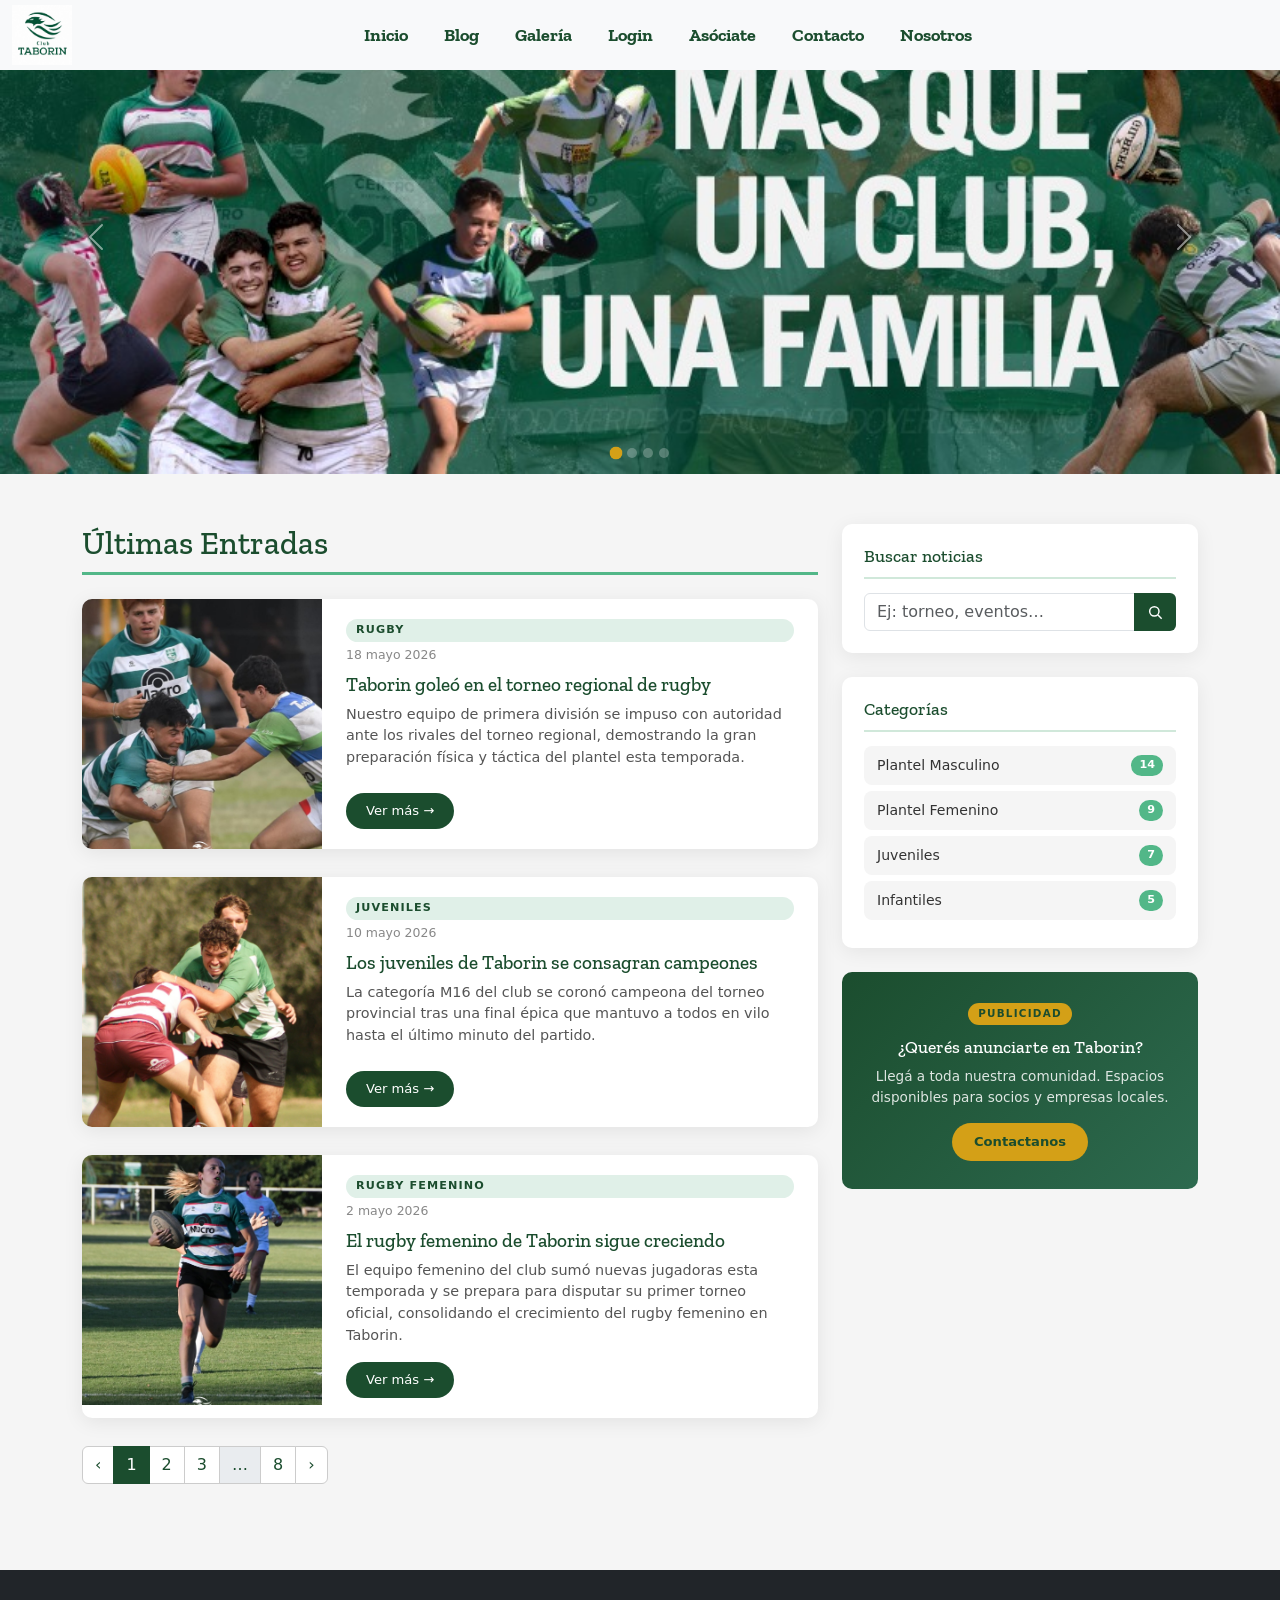
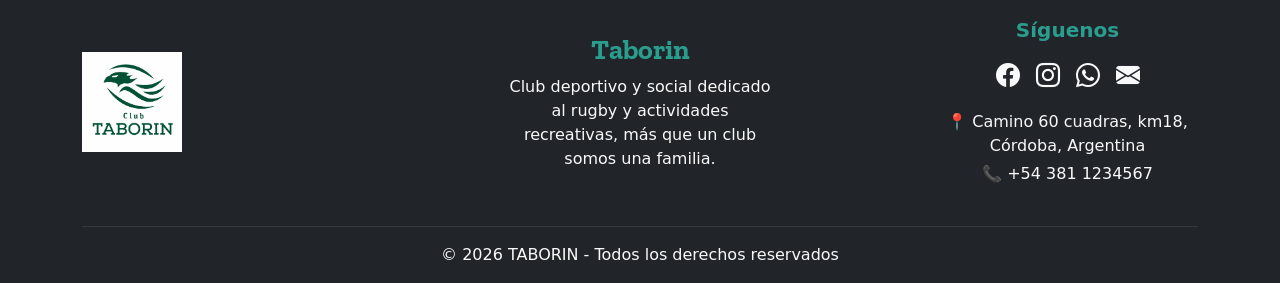
==== commit acd59b4b: "se arreglan enlaces entre index y blog" ====
--- a/index.html
+++ b/index.html
@@ -25,7 +25,7 @@
     <link rel="stylesheet" href="./css/global.css" />
     <link rel="stylesheet" href="./css/navbar.css" />
     <link rel="stylesheet" href="./css/footer.css" />
-    <link rel="stylesheet" href="./css/principal.css "/>
+    <link rel="stylesheet" href="./css/principal.css " />
   </head>
   <body>
     <header>
@@ -181,111 +181,177 @@
 
     <main>
       <!-- CAROUSEL BOOTSTRAP -->
-<div id="sliderTaborin" class="carousel slide" data-bs-ride="carousel" data-bs-interval="5500">
-
-  <div class="carousel-indicators">
-    <button type="button" data-bs-target="#sliderTaborin" data-bs-slide-to="0" class="active"></button>
-    <button type="button" data-bs-target="#sliderTaborin" data-bs-slide-to="1"></button>
-    <button type="button" data-bs-target="#sliderTaborin" data-bs-slide-to="2"></button>
-    <button type="button" data-bs-target="#sliderTaborin" data-bs-slide-to="3"></button>
-  </div>
-
-  <div class="carousel-inner">
-
-  <div class="carousel-item active">
-    <img src="./assets/masqueunclubunafamilia.jpeg"
-      class="d-block w-100" alt="Familia">
-  </div>
-
-  <div class="carousel-item">
-    <img src="./assets/scrum.jpeg"
-      class="d-block w-100" alt="Rugby">
-  </div>
-
-  <div class="carousel-item">
-    <img src="./assets/todooverdeyblanco.jpeg"
-      class="d-block w-100" alt="Todo verde y blanco">
-  </div>
-
-  <div class="carousel-item">
-    <img src="./assets/historiaderesurreccion.jpeg"
-      class="d-block w-100" alt="Historia">
-  </div>
-
-
-
-  </div>
-
-  <button class="carousel-control-prev" type="button"
-    data-bs-target="#sliderTaborin" data-bs-slide="prev">
-    <span class="carousel-control-prev-icon"></span>
-  </button>
-  <button class="carousel-control-next" type="button"
-    data-bs-target="#sliderTaborin" data-bs-slide="next">
-    <span class="carousel-control-next-icon"></span>
-  </button>
-
-</div>
+      <div
+        id="sliderTaborin"
+        class="carousel slide"
+        data-bs-ride="carousel"
+        data-bs-interval="5500"
+      >
+        <div class="carousel-indicators">
+          <button
+            type="button"
+            data-bs-target="#sliderTaborin"
+            data-bs-slide-to="0"
+            class="active"
+          ></button>
+          <button
+            type="button"
+            data-bs-target="#sliderTaborin"
+            data-bs-slide-to="1"
+          ></button>
+          <button
+            type="button"
+            data-bs-target="#sliderTaborin"
+            data-bs-slide-to="2"
+          ></button>
+          <button
+            type="button"
+            data-bs-target="#sliderTaborin"
+            data-bs-slide-to="3"
+          ></button>
+        </div>
+
+        <div class="carousel-inner">
+          <div class="carousel-item active">
+            <img
+              src="./assets/masqueunclubunafamilia.jpeg"
+              class="d-block w-100"
+              alt="Familia"
+            />
+          </div>
+
+          <div class="carousel-item">
+            <img src="./assets/scrum.jpeg" class="d-block w-100" alt="Rugby" />
+          </div>
+
+          <div class="carousel-item">
+            <img
+              src="./assets/todooverdeyblanco.jpeg"
+              class="d-block w-100"
+              alt="Todo verde y blanco"
+            />
+          </div>
+
+          <div class="carousel-item">
+            <img
+              src="./assets/historiaderesurreccion.jpeg"
+              class="d-block w-100"
+              alt="Historia"
+            />
+          </div>
+        </div>
+
+        <button
+          class="carousel-control-prev"
+          type="button"
+          data-bs-target="#sliderTaborin"
+          data-bs-slide="prev"
+        >
+          <span class="carousel-control-prev-icon"></span>
+        </button>
+        <button
+          class="carousel-control-next"
+          type="button"
+          data-bs-target="#sliderTaborin"
+          data-bs-slide="next"
+        >
+          <span class="carousel-control-next-icon"></span>
+        </button>
+      </div>
 
       <!-- CONTENIDO: 2 COLUMNAS -->
       <div class="main-wrapper">
         <div class="container">
           <div class="row g-4">
-
-           <!-- COLUMNA 1: ENTRADAS -->
-<div class="col-12 col-md-8">
-  <h2 class="mb-4" style="color: var(--color-principal); font-family: var(--fuente-club); border-bottom: 3px solid #52b788; padding-bottom: 10px;">
-    Últimas Entradas
-  </h2>
-
-  <article class="post-card">
-    <img class="post-card-img"
-      src="./assets/primera.jpeg"
-      alt="Rugby">
-    <div class="post-card-body">
-      <span class="post-cat">Rugby</span>
-      <div class="post-date">18 mayo 2026</div>
-      <h3>Taborin goleó en el torneo regional de rugby</h3>
-      <p>Nuestro equipo de primera división se impuso con autoridad ante los rivales del torneo regional, demostrando la gran preparación física y táctica del plantel esta temporada.</p>
-      <a href="error.html" class="btn-ver-mas">Ver más →</a>
-    </div>
-  </article>
-
-  <article class="post-card">
-    <img class="post-card-img"
-      src="./assets/m16.jpeg"
-      alt="Juveniles">
-    <div class="post-card-body">
-      <span class="post-cat">Juveniles</span>
-      <div class="post-date">10 mayo 2026</div>
-      <h3>Los juveniles de Taborin se consagran campeones</h3>
-      <p>La categoría M16 del club se coronó campeona del torneo provincial tras una final épica que mantuvo a todos en vilo hasta el último minuto del partido.</p>
-      <a href="error.html" class="btn-ver-mas">Ver más →</a>
-    </div>
-  </article>
-
-  <article class="post-card">
-    <img class="post-card-img"
-      src="./assets/rugbyfemenino.jpeg"
-      alt="Femenino">
-    <div class="post-card-body">
-      <span class="post-cat">Rugby Femenino</span>
-      <div class="post-date">2 mayo 2026</div>
-      <h3>El rugby femenino de Taborin sigue creciendo</h3>
-      <p>El equipo femenino del club sumó nuevas jugadoras esta temporada y se prepara para disputar su primer torneo oficial, consolidando el crecimiento del rugby femenino en Taborin.</p>
-      <a href="error.html" class="btn-ver-mas">Ver más →</a>
-    </div>
-  </article>
-
-
+            <!-- COLUMNA 1: ENTRADAS -->
+            <div class="col-12 col-md-8">
+              <h2
+                class="mb-4"
+                style="
+                  color: var(--color-principal);
+                  font-family: var(--fuente-club);
+                  border-bottom: 3px solid #52b788;
+                  padding-bottom: 10px;
+                "
+              >
+                Últimas Entradas
+              </h2>
+
+              <article class="post-card">
+                <img
+                  class="post-card-img"
+                  src="./assets/primera.jpeg"
+                  alt="Rugby"
+                />
+                <div class="post-card-body">
+                  <span class="post-cat">Rugby</span>
+                  <div class="post-date">18 mayo 2026</div>
+                  <h3>Taborin goleó en el torneo regional de rugby</h3>
+                  <p>
+                    Nuestro equipo de primera división se impuso con autoridad
+                    ante los rivales del torneo regional, demostrando la gran
+                    preparación física y táctica del plantel esta temporada.
+                  </p>
+                  <a href="./pages/error.html" class="btn-ver-mas">Ver más →</a>
+                </div>
+              </article>
+
+              <article class="post-card">
+                <img
+                  class="post-card-img"
+                  src="./assets/m16.jpeg"
+                  alt="Juveniles"
+                />
+                <div class="post-card-body">
+                  <span class="post-cat">Juveniles</span>
+                  <div class="post-date">10 mayo 2026</div>
+                  <h3>Los juveniles de Taborin se consagran campeones</h3>
+                  <p>
+                    La categoría M16 del club se coronó campeona del torneo
+                    provincial tras una final épica que mantuvo a todos en vilo
+                    hasta el último minuto del partido.
+                  </p>
+                  <a href="./pages/blog.html#encuentro" class="btn-ver-mas"
+                    >Ver más →</a
+                  >
+                </div>
+              </article>
+
+              <article class="post-card">
+                <img
+                  class="post-card-img"
+                  src="./assets/rugbyfemenino.jpeg"
+                  alt="Femenino"
+                />
+                <div class="post-card-body">
+                  <span class="post-cat">Rugby Femenino</span>
+                  <div class="post-date">2 mayo 2026</div>
+                  <h3>El rugby femenino de Taborin sigue creciendo</h3>
+                  <p>
+                    El equipo femenino del club sumó nuevas jugadoras esta
+                    temporada y se prepara para disputar su primer torneo
+                    oficial, consolidando el crecimiento del rugby femenino en
+                    Taborin.
+                  </p>
+                  <a
+                    href="./pages/blog.html#noticia-principal"
+                    class="btn-ver-mas"
+                    >Ver más →</a
+                  >
+                </div>
+              </article>
 
               <nav aria-label="Paginación">
                 <ul class="pagination">
                   <li class="page-item"><a class="page-link" href="#">‹</a></li>
-                  <li class="page-item active"><a class="page-link" href="#">1</a></li>
+                  <li class="page-item active">
+                    <a class="page-link" href="#">1</a>
+                  </li>
                   <li class="page-item"><a class="page-link" href="#">2</a></li>
                   <li class="page-item"><a class="page-link" href="#">3</a></li>
-                  <li class="page-item disabled"><span class="page-link">…</span></li>
+                  <li class="page-item disabled">
+                    <span class="page-link">…</span>
+                  </li>
                   <li class="page-item"><a class="page-link" href="#">8</a></li>
                   <li class="page-item"><a class="page-link" href="#">›</a></li>
                 </ul>
@@ -294,16 +360,28 @@
 
             <!-- COLUMNA 2: SIDEBAR -->
             <div class="col-12 col-md-4">
-
               <div class="sidebar-widget">
                 <h3 class="widget-title">Buscar noticias</h3>
                 <div class="input-group">
-                  <input type="text" class="form-control" placeholder="Ej: torneo, eventos…">
-                  <button class="btn" style="background: var(--color-principal); color:#fff;">
-                    <svg width="16" height="16" viewBox="0 0 24 24" fill="none"
-                      stroke="currentColor" stroke-width="2.2">
-                      <circle cx="11" cy="11" r="7"/>
-                      <line x1="16.5" y1="16.5" x2="22" y2="22"/>
+                  <input
+                    type="text"
+                    class="form-control"
+                    placeholder="Ej: torneo, eventos…"
+                  />
+                  <button
+                    class="btn"
+                    style="background: var(--color-principal); color: #fff"
+                  >
+                    <svg
+                      width="16"
+                      height="16"
+                      viewBox="0 0 24 24"
+                      fill="none"
+                      stroke="currentColor"
+                      stroke-width="2.2"
+                    >
+                      <circle cx="11" cy="11" r="7" />
+                      <line x1="16.5" y1="16.5" x2="22" y2="22" />
                     </svg>
                   </button>
                 </div>
@@ -312,27 +390,42 @@
               <div class="sidebar-widget">
                 <h3 class="widget-title">Categorías</h3>
                 <ul class="category-list">
-                  <li><a href="./pages/blog.html">Blog <span class="cat-count">14</span></a></li>
-                  <li><a href="./pages/contacto.html">Contacto <span class="cat-count">9</span></a></li>
-                  <li><a href="./pages/galeria.html">Galería <span class="cat-count">7</span></a></li>
-                  <li><a href="./pages/nosotros.html">Nosotros <span class="cat-count">5</span></a></li>
-               
+                  <li>
+                    <a href="./pages/blog.html#encuentro"
+                      >Plantel Masculino<span class="cat-count">14</span></a
+                    >
+                  </li>
+                  <li>
+                    <a href="./pages/blog.html#noticia-principal"
+                      >Plantel Femenino <span class="cat-count">9</span></a
+                    >
+                  </li>
+                  <li>
+                    <a href="./pages/error.html"
+                      >Juveniles<span class="cat-count">7</span></a
+                    >
+                  </li>
+                  <li>
+                    <a href="./pages/blog.html#infantiles"
+                      >Infantiles<span class="cat-count">5</span></a
+                    >
+                  </li>
                 </ul>
               </div>
 
               <div class="ad-widget">
                 <div class="ad-badge">Publicidad</div>
                 <h4>¿Querés anunciarte en Taborin?</h4>
-                <p>Llegá a toda nuestra comunidad. Espacios disponibles para socios y empresas locales.</p>
-                <a href="#" class="btn-ad">Contactanos</a>
+                <p>
+                  Llegá a toda nuestra comunidad. Espacios disponibles para
+                  socios y empresas locales.
+                </p>
+                <a href="./pages/contacto.html" class="btn-ad">Contactanos</a>
               </div>
-
             </div>
           </div>
         </div>
       </div>
-
-
     </main>
 
     <footer class="bg-dark text-light pt-5 pb-3">
